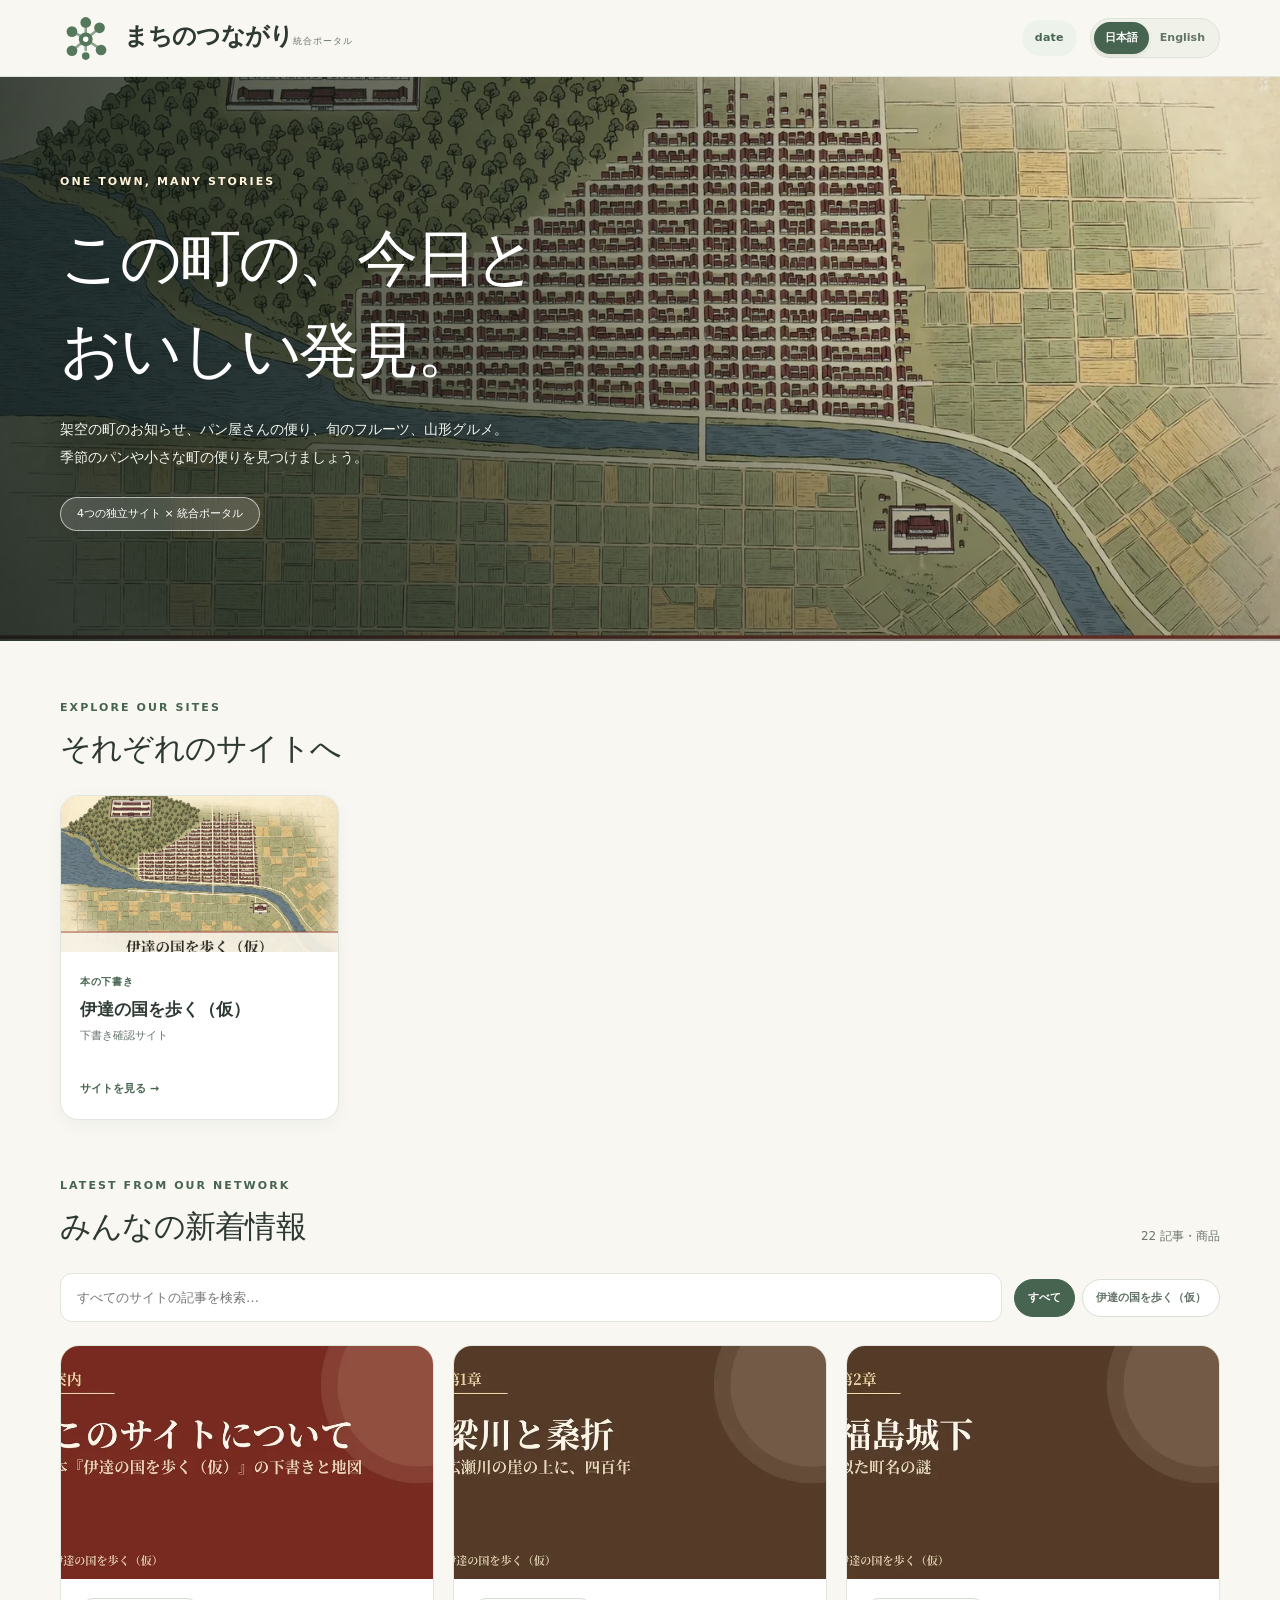
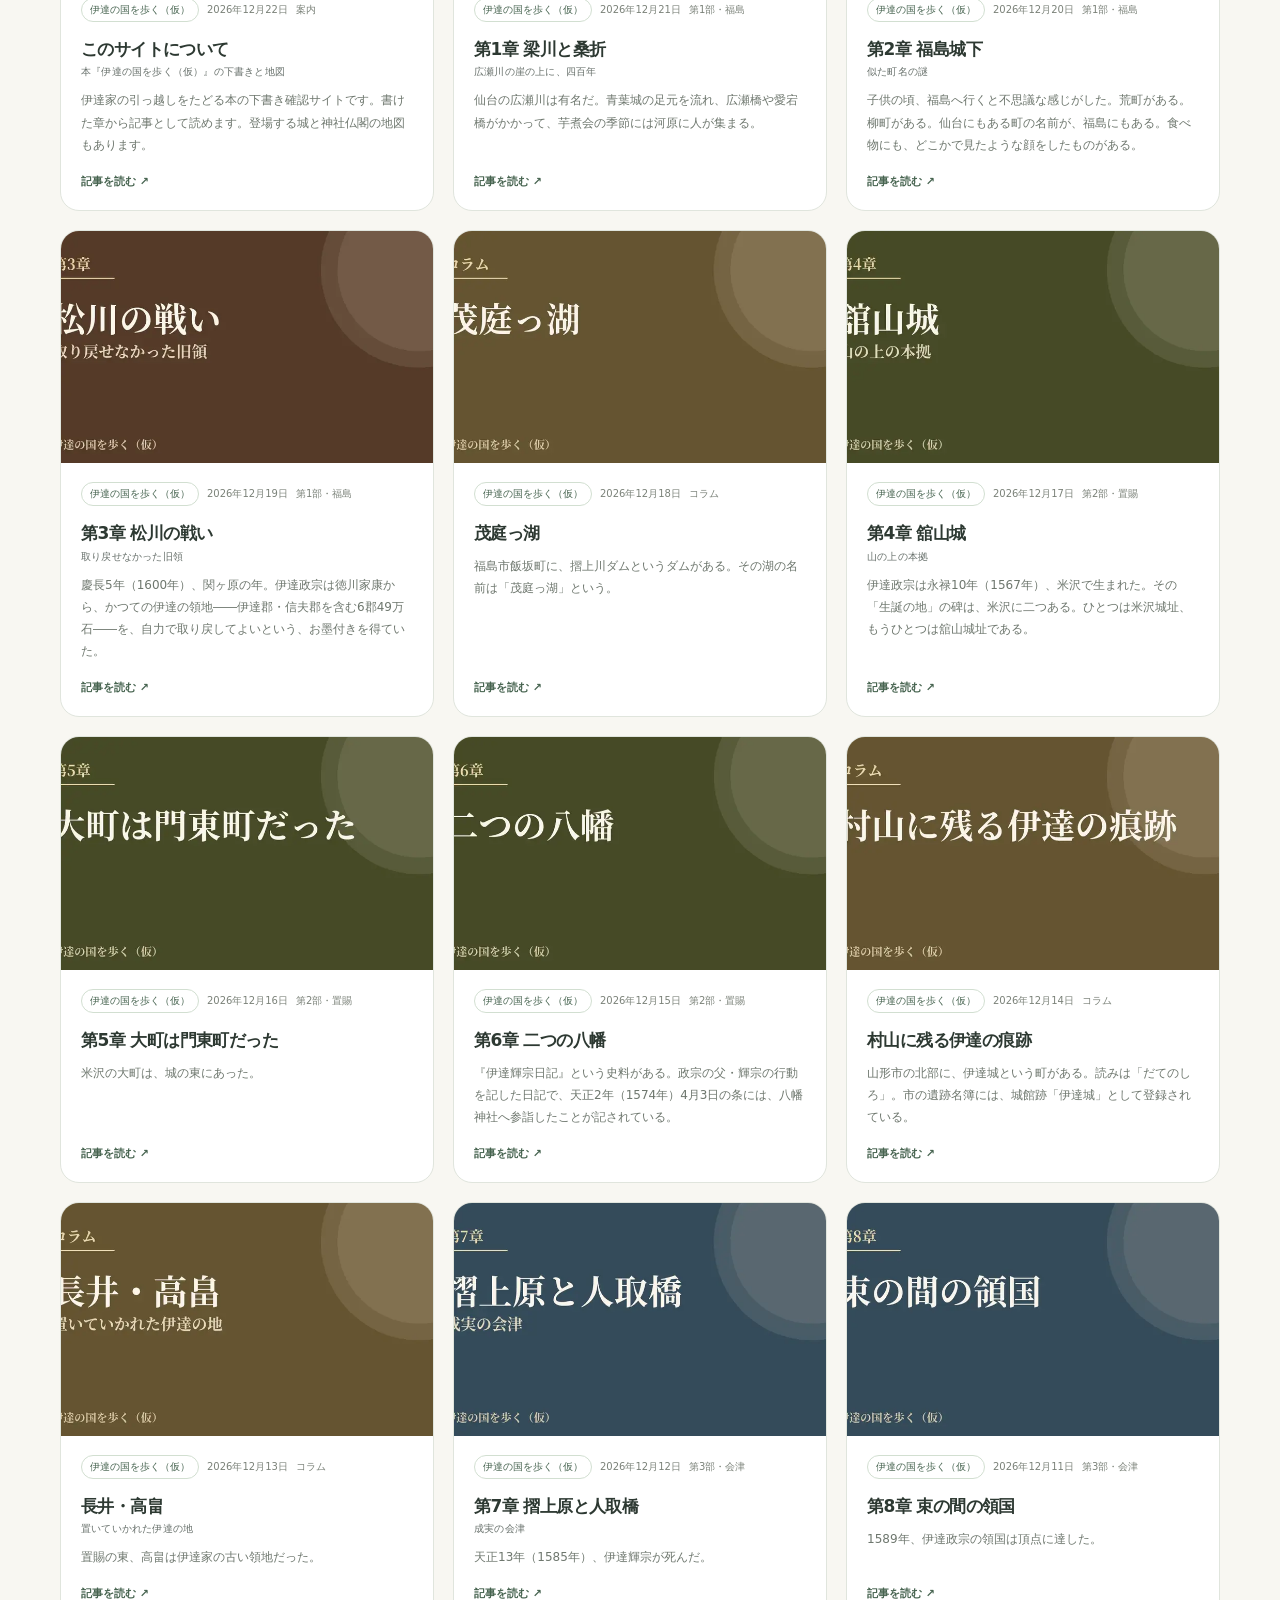
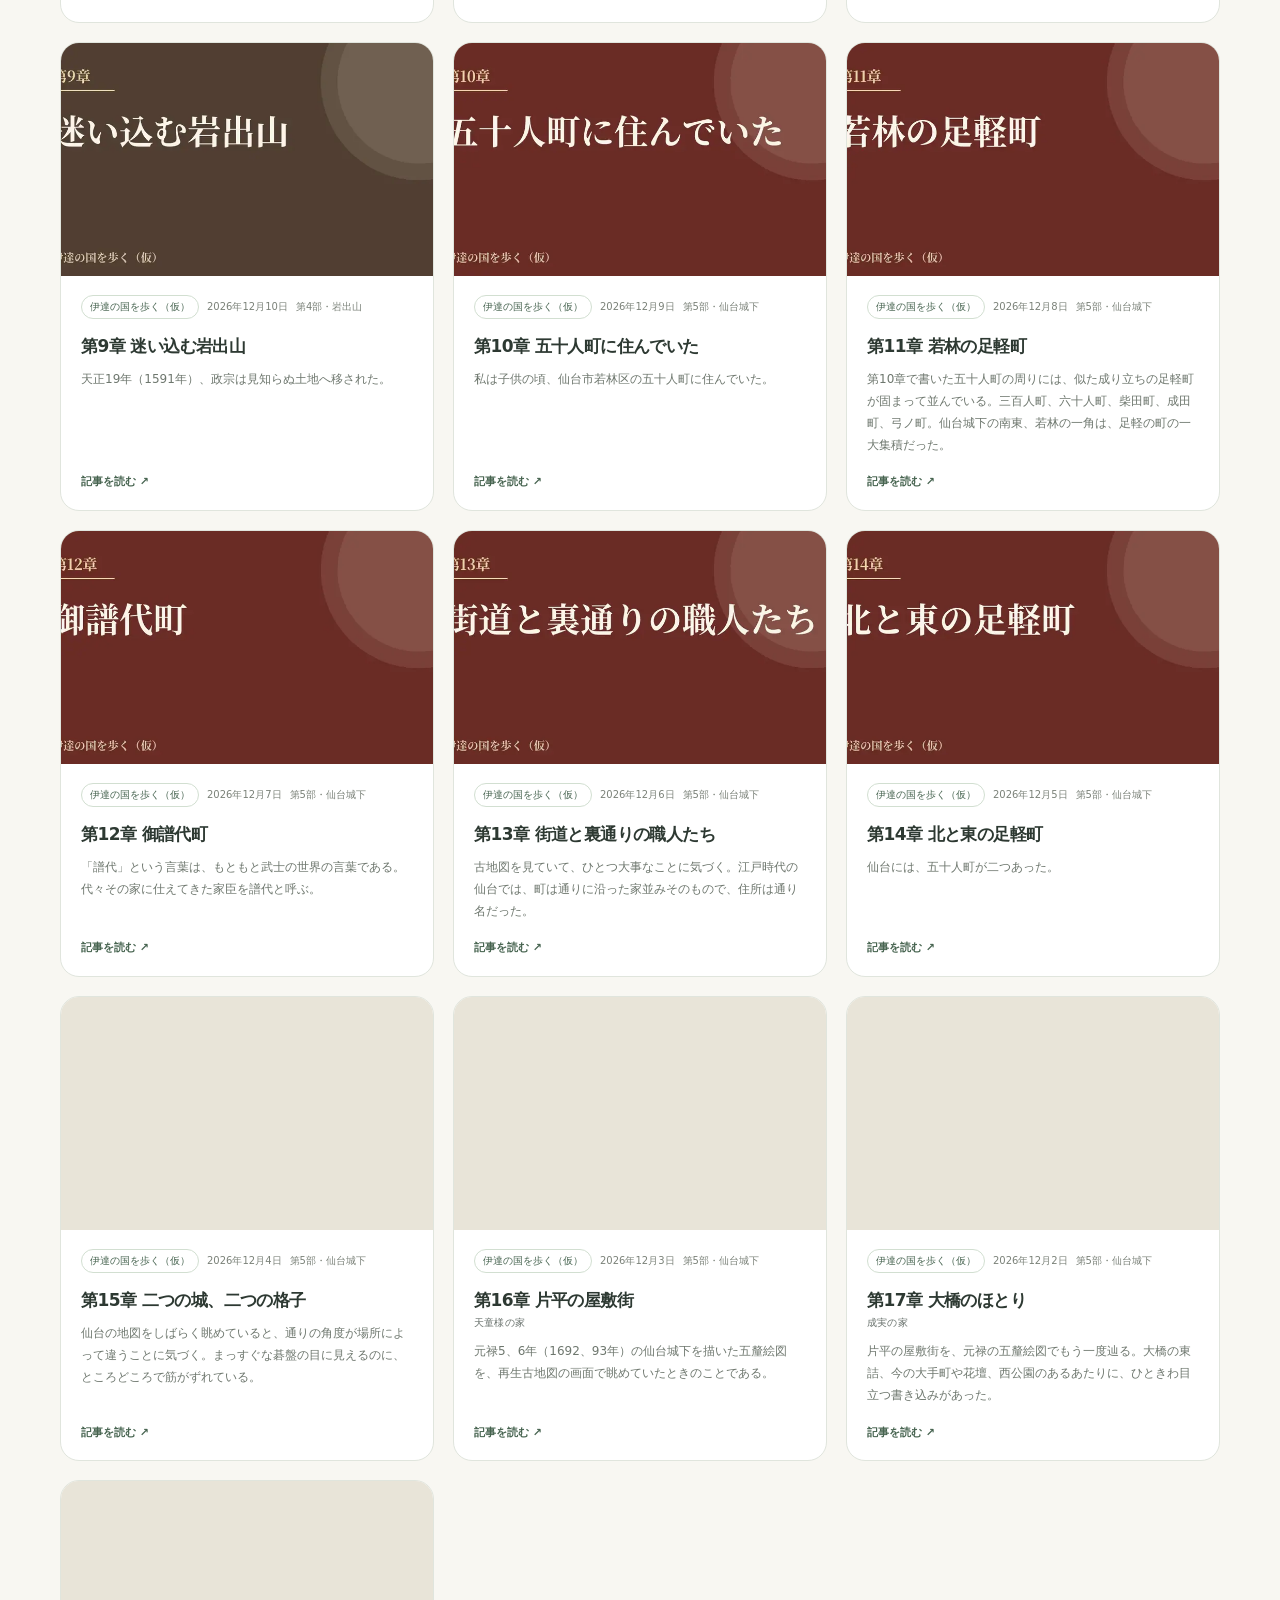
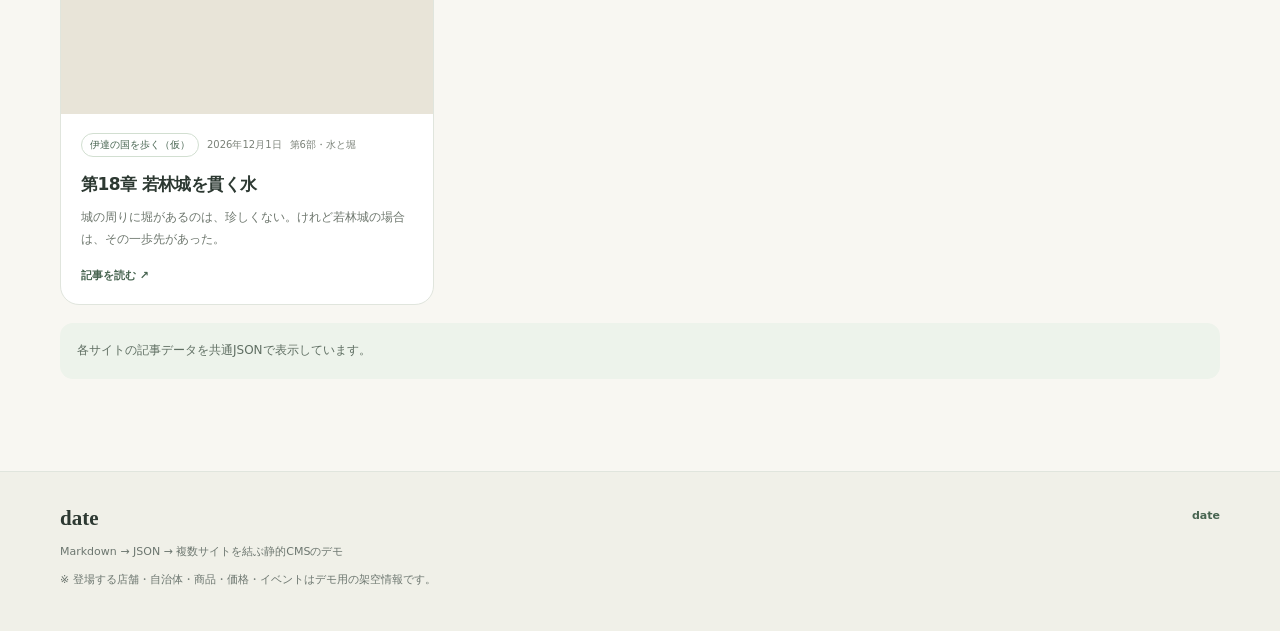
==== docs/index.html @ e13a0a9e "Update generated site files" ====
<!doctype html><html lang="ja"><head><meta charset="utf-8"><meta name="viewport" content="width=device-width,initial-scale=1"><meta name="description" content="Markdownから生成した静的JSONサイト"><meta http-equiv="Content-Security-Policy" content="default-src 'self'; script-src 'self'; style-src 'self'; img-src 'self' data:; connect-src 'self'; object-src 'none'; base-uri 'self'; form-action 'none'"><title>伊達の国を歩く（仮）</title><link rel="stylesheet" href="assets/style.css"></head><body><div id="app" data-default="date" data-root="./" data-mode="site" data-site-id="date" data-portal-url="" data-template="natural" data-theme-switcher="false"><p class="loading">読み込み中…</p></div><noscript>JavaScriptを有効にしてください。</noscript><script src="assets/app.js" defer></script></body></html>
---- docs/assets/style.css ----
:root{--bg:#f8f7f2;--ink:#2d3932;--muted:#6c766f;--line:#e0e5dd;--accent:#416851;--accentsoft:#edf3eb;--paper:#fff;--round:19px;--shadow:0 18px 48px rgba(37,57,42,.075)}*{box-sizing:border-box}html{scroll-behavior:smooth}body{margin:0;background:var(--bg);color:var(--ink);font:15px/1.8 -apple-system,BlinkMacSystemFont,'Noto Sans JP','Hiragino Kaku Gothic ProN',system-ui,sans-serif}button,input{font:inherit}button{cursor:pointer}a{color:inherit;text-decoration:none}a:hover{color:var(--accent)}img{max-width:100%}h1,h2,h3,p{margin-top:0}[hidden]{display:none!important}.container{width:min(1160px,calc(100% - 48px));margin:auto}.topbar{position:sticky;top:0;z-index:5;background:rgba(248,247,242,.97);backdrop-filter:blur(13px);border-bottom:1px solid var(--line)}.topline{display:flex;gap:18px;align-items:center;justify-content:space-between;min-height:76px}.brand{display:flex;align-items:center;gap:12px;min-width:0}.brandicon{width:42px;height:42px;display:grid;place-items:center;border-radius:13px;background:var(--accent);color:white;font:26px Georgia,serif}.brandname{font-family:Georgia,'Noto Serif JP',serif;font-size:24px;font-weight:700;line-height:1.1;letter-spacing:-.035em}.brandsub{font-size:9px;color:var(--muted);letter-spacing:.11em;line-height:1.4;margin-top:5px}.links{display:flex;align-items:center;gap:6px;flex-wrap:wrap;justify-content:flex-end}.links a{font-size:11px;font-weight:700;letter-spacing:.025em;border-radius:100px;padding:8px 13px;white-space:nowrap}.links a.selected{background:var(--accentsoft);color:var(--accent)}.cartbadge{display:inline-block;background:var(--accent);color:white;border-radius:15px;font-size:9px;min-width:17px;text-align:center;padding:0 4px}.mobilehint{display:none}.hero{background:linear-gradient(115deg,#e3eade,#f2dfc7);position:relative;overflow:hidden}.hero:before{content:"";position:absolute;width:370px;height:370px;border-radius:100%;right:-55px;top:-160px;background:rgba(255,255,255,.28)}.hero:after{content:"✳";position:absolute;right:10%;bottom:-150px;font:350px Georgia,serif;line-height:1;color:rgba(74,110,81,.09);transform:rotate(-16deg)}.hero.town{background:linear-gradient(110deg,#d9ebec,#eaf1e2)}.hero.town:after{content:"⌂";color:rgba(66,106,118,.09)}.hero.fruit{background:linear-gradient(110deg,#f6e6d2,#f7e0d9)}.hero.fruit:after{content:"◌";color:rgba(166,95,70,.13)}.heroinner{position:relative;z-index:1;padding:70px 0 77px;max-width:1160px;margin:auto}.kicker{font-size:11px;letter-spacing:.19em;font-weight:800;color:var(--accent)}.hero h1{font:500 clamp(35px,5vw,61px)/1.5 Georgia,'Noto Serif JP',serif;letter-spacing:-.035em;margin:19px 0;color:#263c31;white-space:pre-line}.hero p{font-size:14px;max-width:565px;color:#5c6a60;line-height:2}.hero .subpill{display:inline-flex;border:1px solid color-mix(in srgb,var(--accent) 35%,transparent);border-radius:100px;color:var(--accent);font-size:11px;padding:6px 16px;margin-top:12px;background:rgba(255,255,255,.28)}.section{padding:52px 0}.sectiontitle{display:flex;justify-content:space-between;align-items:end;margin-bottom:25px;gap:16px}.sectiontitle h2{font:500 31px/1.35 Georgia,'Noto Serif JP',serif;letter-spacing:-.025em;margin:8px 0 0}.sectiontitle .caption{font-size:12px;color:var(--muted);margin:0}.siteintro{display:grid;grid-template-columns:repeat(3,1fr);gap:18px;margin-bottom:50px}.siteitem{border:1px solid var(--line);background:white;border-radius:18px;padding:22px 23px;transition:transform .15s,border-color .15s;display:flex;gap:12px;align-items:start}.siteitem:hover{transform:translateY(-3px);border-color:var(--accent)}.siteemoji{width:45px;height:45px;border-radius:15px;background:var(--accentsoft);display:grid;place-items:center;font-size:23px;flex:none}.siteitem strong{font-size:15px}.siteitem span{display:block;font-size:11px;color:var(--muted);line-height:1.8;margin-top:4px}.tools{display:flex;gap:12px;flex-wrap:wrap;align-items:center;margin-bottom:23px}.search{background:#fff;border:1px solid var(--line);padding:12px 16px;border-radius:12px;min-width:220px;flex:1;font-size:13px;outline-color:var(--accent)}.chips{display:flex;flex-wrap:wrap;gap:7px}.chip{border:1px solid #d7dfd5;color:#617165;padding:8px 13px;background:#fff;border-radius:30px;font-size:11px;font-weight:700}.chip.active{background:var(--accent);color:white;border-color:var(--accent)}.grid{display:grid;grid-template-columns:repeat(3,minmax(0,1fr));gap:19px}.tile{border-radius:var(--round);background:var(--paper);border:1px solid var(--line);overflow:hidden;display:flex;flex-direction:column;transition:transform .18s,border-color .18s,box-shadow .18s}.tile:hover{transform:translateY(-4px);box-shadow:var(--shadow);border-color:#b3c6b6}.tile-image{width:100%;aspect-ratio:16/10;object-fit:cover;display:block;background:#e8e4d8}.tile-content{display:flex;flex-direction:column;flex:1;padding:19px 20px 18px}.tile-meta{display:flex;gap:8px;align-items:center;flex-wrap:wrap;color:#7b8279;font-size:10px}.tag{color:var(--accent);border:1px solid #d2dfd1;border-radius:20px;padding:2px 8px;font-size:10px}.tile h3{font-size:17px;line-height:1.65;margin:13px 0 8px;letter-spacing:-.035em}.tile p{font-size:12px;color:#6e776e;line-height:1.85;margin-bottom:16px}.tile-foot{margin-top:auto;display:flex;gap:10px;justify-content:space-between;align-items:center}.more{color:var(--accent);font-size:11px;font-weight:800}.price{font-size:19px;font-weight:750;color:#a65e42}.price small{font-size:10px;font-weight:400;color:#777}.pillbutton{border:1px solid var(--accent);background:var(--accent);color:white;border-radius:30px;padding:7px 15px;font-size:11px;font-weight:700}.pillbutton.ghost{background:white;color:var(--accent)}.pillbutton:hover{opacity:.85}.introgrid{display:grid;grid-template-columns:1fr 265px;gap:34px}.rightnote{border-top:2px solid var(--accent);padding-top:22px}.rightnote h3{font:600 21px Georgia,serif;margin-bottom:12px}.rightnote p{font-size:12px;color:var(--muted)}.article{display:grid;grid-template-columns:minmax(0,1fr) 260px;gap:34px;align-items:start}.articlehead{padding:44px 0 32px;background:linear-gradient(105deg,var(--accentsoft),#f5eddf)}.articlehead h1{font:500 clamp(29px,4vw,44px)/1.52 Georgia,'Noto Serif JP',serif;margin:12px 0 0;overflow-wrap:anywhere}.paper{border:1px solid var(--line);border-radius:19px;background:#fff;padding:32px;overflow-wrap:anywhere}.articlecover{width:100%;aspect-ratio:16/10;object-fit:cover;border-radius:11px;margin-bottom:26px}.prose{font-size:14px;line-height:2.15}.prose h2{font-size:20px;margin-top:30px;border-left:4px solid var(--accent);padding-left:12px}.prose h3{font-size:17px}.prose img{display:block;margin:22px auto;max-width:100%;height:auto;border-radius:10px}.prose p{margin-bottom:18px}.prose a{color:var(--accent);font-weight:600;text-decoration:underline;text-underline-offset:3px}.prose a:hover{text-decoration-thickness:2px}.prose ul{padding-left:20px}.prose table{width:100%;border-collapse:collapse;margin:4px 0 24px;font-size:13px;line-height:1.75}.prose th,.prose td{border:1px solid var(--line);padding:9px 12px;text-align:left;vertical-align:top}.prose th{background:var(--accentsoft);font-weight:700}.prose tbody tr:nth-child(even){background:#fafaf6}.prose td:first-child{font-weight:600}.prose pre{overflow-x:auto;background:#f4f4ee;border:1px solid var(--line);border-radius:10px;padding:14px 16px;font-size:12.5px;line-height:1.7;margin:4px 0 22px}.prose code{font-family:ui-monospace,SFMono-Regular,Menlo,Consolas,monospace}.backlink{display:inline-flex;margin-top:25px;color:var(--accent);font-weight:800;font-size:12px}.info{padding:17px;background:var(--accentsoft);border-radius:13px;font-size:12px;color:#5f6e62;margin-top:18px}.info.warn{background:#fff4e5;color:#956044;border:1px solid #efd7b9}.cross{margin-top:45px;padding-top:20px;border-top:1px solid var(--line)}.cross h2{font:500 25px Georgia,serif}.crosslinks{display:grid;grid-template-columns:repeat(2,minmax(0,1fr));gap:14px}.crosslink{display:flex;align-items:center;gap:12px;border:1px solid var(--line);padding:9px;background:white;border-radius:12px;min-width:0}.crosslink img{width:78px;height:58px;object-fit:cover;border-radius:7px;flex:none}.crosslink strong{font-size:12px;line-height:1.5;display:block}.crosslink span{font-size:10px;color:var(--muted)}.lead{font:500 18px/1.85 Georgia,serif}.purchase{display:flex;align-items:end;justify-content:space-between;gap:12px;background:#f8f6ef;padding:18px;border-radius:13px;margin-top:25px}.purchase .pillbutton{font-size:13px;padding:12px 18px}.toolbar{display:flex;align-items:center;justify-content:space-between;gap:12px;margin-bottom:24px}.notice{font-size:12px;color:#926148;background:#fff1e7;border:1px solid #eed6c2;border-radius:10px;padding:12px 16px}.cartrow{display:grid;grid-template-columns:90px 1fr auto;align-items:center;gap:17px;border-bottom:1px solid var(--line);padding:19px 0}.cartrow img{width:90px;height:67px;object-fit:cover;border-radius:9px}.cartrow h3{font-size:15px;margin-bottom:4px}.cartrow p{font-size:11px;color:var(--muted);margin:0}.cartctrl{display:flex;align-items:center;gap:9px}.cartctrl button{border:1px solid var(--line);background:#fff;padding:4px 10px;border-radius:8px}.total{display:flex;align-items:center;justify-content:space-between;font-size:20px;font-weight:bold;margin:30px 0}.servicegrid{display:grid;grid-template-columns:repeat(3,minmax(0,1fr));gap:12px;margin:0 0 35px}.service{padding:17px 20px;background:white;border:1px solid var(--line);border-radius:14px;font-size:13px;font-weight:700;color:#466f78;display:flex;align-items:center;gap:10px}.footer{margin-top:40px;border-top:1px solid var(--line);background:#f0f0e8;padding:34px 0}.footerinner{display:flex;align-items:start;justify-content:space-between;gap:24px}.footer strong{font:600 21px Georgia,serif}.footer p{font-size:11px;color:var(--muted);margin:8px 0}.footlinks{display:flex;gap:16px;flex-wrap:wrap}.footlinks a{font-size:11px;font-weight:700;color:var(--accent)}.empty{padding:35px;border:1px dashed #ccd5ca;border-radius:14px;text-align:center;color:var(--muted)}.loading{padding:50px;text-align:center}.sr-only{position:absolute;width:1px;height:1px;overflow:hidden;clip:rect(0,0,0,0)}
@media(max-width:950px){.grid{grid-template-columns:repeat(2,minmax(0,1fr))}.siteintro{grid-template-columns:repeat(2,minmax(0,1fr))}.introgrid,.article{grid-template-columns:1fr}.rightnote{display:none}.links{gap:0}.links a{padding:8px 9px}.heroinner{padding:58px 0}}
@media(max-width:600px){.container{width:calc(100% - 30px)}.topline{min-height:80px;display:block;padding:12px 0}.brand{margin-bottom:8px}.brandicon{width:33px;height:33px;font-size:19px}.brandname{font-size:19px}.brandsub{display:none}.links{justify-content:flex-start;gap:2px}.links a{font-size:10px;padding:5px 8px}.heroinner{padding:38px 0 44px}.hero h1{font-size:35px}.hero p{font-size:12px}.hero:after{font-size:210px;bottom:-85px}.section{padding:36px 0}.siteintro,.grid,.crosslinks,.servicegrid{grid-template-columns:1fr}.sectiontitle h2{font-size:25px}.paper{padding:20px}.articlehead{padding:27px 0}.cartrow{grid-template-columns:65px 1fr}.cartrow img{width:65px;height:58px}.cartctrl{grid-column:2}.purchase{display:block}.purchase button{margin-top:16px}.footerinner{display:block}.footlinks{margin-top:16px}.tile-content{padding:16px}.prose table{display:block;overflow-x:auto;-webkit-overflow-scrolling:touch}.prose th,.prose td{padding:8px 10px}.prose table:has(>thead>tr>:nth-child(2):last-child){overflow:visible}.prose table:has(>thead>tr>:nth-child(2):last-child) thead{display:none}.prose table:has(>thead>tr>:nth-child(2):last-child) tbody,.prose table:has(>thead>tr>:nth-child(2):last-child) tr{display:block}.prose table:has(>thead>tr>:nth-child(2):last-child) tr{border:1px solid var(--line);border-radius:12px;margin-bottom:12px;overflow:hidden;background:#fff}.prose table:has(>thead>tr>:nth-child(2):last-child) td{display:block;border:none;padding:6px 14px 12px}.prose table:has(>thead>tr>:nth-child(2):last-child) td:first-child{background:var(--accentsoft);font-weight:700;white-space:normal;padding:8px 14px;margin-bottom:6px}.prose table:not(:has(>thead>tr>:nth-child(2):last-child)) th,.prose table:not(:has(>thead>tr>:nth-child(2):last-child)) td{min-width:112px}}
@media(prefers-reduced-motion:reduce){html{scroll-behavior:auto}.tile,.siteitem{transition:none}}
/* Bi-lingual navigation and photographic Yamagata gourmet hero. */
.header-right{display:flex;align-items:center;gap:13px;justify-content:flex-end;flex-wrap:wrap}
.language-switch{display:inline-flex;background:#f0f1e9;border:1px solid #dde3d6;padding:3px;border-radius:40px;white-space:nowrap}
.language-switch button{border:0;background:transparent;padding:6px 11px;color:#627367;border-radius:30px;font-size:11px;font-weight:750}
.language-switch button.chosen{background:var(--accent);color:#fff;box-shadow:0 2px 5px #00000014}
.hero.gourmet{background:#38302a;color:#fff}
.hero.gourmet .hero-photo{position:absolute;inset:0;width:100%;height:100%;object-fit:cover;display:block}
.hero.gourmet:before{display:none}
.hero.gourmet:after{content:none}
.hero.gourmet .heroinner{isolation:isolate}
.hero.gourmet h1{color:#fff;text-shadow:0 2px 20px #00000070}
.hero.gourmet .kicker{color:#fae0b5}
.hero.gourmet p{color:#fff0d9;max-width:510px;text-shadow:0 1px 12px #00000065}
.hero.gourmet .subpill{background:#ffffff1f;border-color:#ffffff80;color:#fff}
.site-link-label{color:var(--accent)!important;font-weight:700!important}
@media(max-width:1060px){.header-right{gap:6px}.links a{padding:6px 8px}}
@media(max-width:720px){.header-right{justify-content:flex-start}.language-switch{margin-top:4px}.hero.gourmet .hero-photo{object-position:56% center}.hero.gourmet:before{display:block;background:linear-gradient(90deg,#221b14bb,transparent);inset:0;width:auto;height:auto;border-radius:0}.hero.gourmet .heroinner{padding:55px 0 65px}}


/* Editorial photographic style, with fully localized HTML text over image assets. */
.hero{background:#22312b;min-height:440px;isolation:isolate}
.hero .hero-photo{position:absolute;inset:0;width:100%;height:100%;display:block;object-fit:cover;object-position:center 47%;z-index:-2}
.hero:before,.hero.gourmet:before{content:"";display:block;position:absolute;inset:0;width:100%;height:100%;border-radius:0;background:linear-gradient(90deg,rgba(10,22,19,.79) 0%,rgba(13,24,20,.56) 39%,rgba(13,22,19,.07) 84%),linear-gradient(0deg,rgba(11,20,15,.30),transparent 55%);z-index:-1;pointer-events:none}
.hero:after,.hero.town:after,.hero.fruit:after,.hero.gourmet:after{content:none;display:none}
.hero.town,.hero.fruit,.hero.bakery,.hero.gourmet,.hero.portal{background-color:#284034}
.hero .heroinner{position:relative;z-index:1;padding:90px 0 110px}
.hero h1,.hero.gourmet h1{color:#fff;text-shadow:0 4px 30px rgba(0,0,0,.38)}
.hero p,.hero.gourmet p{color:#f3f6ee;text-shadow:0 1px 15px rgba(0,0,0,.5)}
.hero .kicker,.hero.gourmet .kicker{color:#fff3d9;text-shadow:0 1px 8px #0007}
.hero .subpill,.hero.gourmet .subpill{color:white;border-color:#fff9;background:#ffffff24;backdrop-filter:blur(8px)}
.hero.fruit .hero-photo{object-position:center 48%}
.hero.town .hero-photo{object-position:center 50%}
.hero.bakery .hero-photo{object-position:center 50%}
.siteintro{grid-template-columns:repeat(4,minmax(0,1fr));gap:15px;margin-bottom:51px}
.siteitem{display:block;padding:0;overflow:hidden;min-width:0;box-shadow:0 5px 20px #20351f0a}
.siteitem-photo{display:block;overflow:hidden;height:156px;margin:0!important;background:#dde4d6}
.siteitem-photo img{width:100%;height:100%;display:block;object-fit:cover;transition:transform .3s}
.siteitem:hover .siteitem-photo img{transform:scale(1.045)}
.siteitem-info{padding:17px 19px 20px}
.siteitem-info strong{display:block;font-size:17px;line-height:1.45;margin:6px 0}
.siteitem-info .siteitem-type{font-size:10px;color:var(--accent);font-weight:800;letter-spacing:.07em}
.siteitem-info .siteitem-description{font-size:11px;line-height:1.7;color:#68766e;display:block;min-height:38px}
.siteitem-info .site-link-label{display:block;margin-top:14px}
.feature-wrap{position:relative;z-index:2;margin-top:-63px}
.photo-features{display:grid;grid-template-columns:repeat(4,minmax(0,1fr));gap:11px;padding:12px;background:#fff;border-radius:19px;box-shadow:0 16px 48px #172a2040}
.photo-feature{position:relative;height:155px;overflow:hidden;display:block;border-radius:10px;background:#dce8df}
.photo-feature:after{content:"";position:absolute;inset:0;background:linear-gradient(0deg,#05100ad9,transparent 65%)}
.photo-feature img{width:100%;height:100%;display:block;object-fit:cover;transition:transform .3s}
.photo-feature:hover img{transform:scale(1.07)}
.feature-caption{position:absolute;z-index:1;bottom:10px;left:12px;right:12px;color:#fff;text-shadow:0 1px 8px #000a}
.feature-caption small{display:inline-block;font-size:9px;background:var(--accent);color:#fff;padding:1px 7px;border-radius:8px;margin-bottom:5px}
.feature-caption strong{display:block;font-size:12px;line-height:1.35;max-height:3em;overflow:hidden}
@media(max-width:1000px){.siteintro{grid-template-columns:repeat(2,minmax(0,1fr))}.photo-feature{height:138px}.hero .heroinner{padding:70px 0 103px}}
@media(max-width:650px){.hero{min-height:385px}.hero .heroinner{padding:55px 0 100px}.hero:before{background:linear-gradient(90deg,#102015d9,rgba(12,28,19,.56) 75%,#0b261f35)}.siteintro{gap:12px}.siteitem-photo{height:112px}.siteitem-info{padding:12px}.siteitem-info strong{font-size:14px}.siteitem-info .siteitem-description{min-height:0}.photo-features{grid-template-columns:repeat(2,minmax(0,1fr));gap:8px;padding:8px;border-radius:14px}.feature-wrap{margin-top:-53px}.photo-feature{height:128px}.feature-caption strong{font-size:11px}}

/* Editorial vector logos, replacing the temporary h./house/emoji marks. */
.brandicon{width:52px;height:52px;flex:none;display:inline-flex;align-items:center;justify-content:center;background:transparent!important;color:#4a755f;border-radius:0!important;font-size:inherit;overflow:visible}
.brandicon svg{display:block;width:49px;height:49px;max-width:none;flex:none}
.brandicon-portal{color:#55785c}
.brandicon-bakery{color:#9b6a36}
.brandicon-town{color:#517c55}
.brandicon-fruit{color:#e77e2a}
.brandicon-gourmet{color:#143c47}
.brandicon-gourmet svg{width:54px}
@media(max-width:650px){.brandicon{width:39px;height:39px}.brandicon svg{width:38px;height:38px}.brandicon-gourmet svg{width:42px}}

/* Theme previews are exclusive to the Markdown CMS sample site. */
.theme-picker{display:inline-flex;align-items:center;gap:8px;font-size:12px;font-weight:700;color:var(--ink)}
.theme-picker select{max-width:150px;padding:8px 28px 8px 10px;border:1px solid var(--line);border-radius:8px;color:var(--ink);background:var(--paper);font:inherit;cursor:pointer}
.theme-picker select:focus-visible{outline:2px solid var(--accent);outline-offset:3px}
.brandicon-sample{color:var(--accent)}
html[data-sample-theme] .brandname{font-size:clamp(16px,2.4vw,23px);overflow-wrap:anywhere}
html[data-sample-theme] .brandsub{display:block;margin-top:5px}
@media(max-width:600px){html[data-sample-theme] .header-right{justify-content:space-between;gap:8px}html[data-sample-theme] .brand{margin-bottom:14px}.theme-picker select{max-width:140px}}
/* Refero references adapted for the CMS; all treatments remain sample-only. */
html[data-sample-theme]:not([data-sample-theme="natural"]){--shadow:none;color-scheme:light}
html:is([data-sample-theme="dala"],[data-sample-theme="dope"]){color-scheme:dark}
html[data-sample-theme]:not([data-sample-theme="natural"]) :is(.brandname,.footer strong,.sectiontitle h2,.cross h2){font-family:system-ui,-apple-system,sans-serif}
html[data-sample-theme]:not([data-sample-theme="natural"]) :is(.tile,.tile:hover,.photo-features,.siteitem){box-shadow:none}
html[data-sample-theme]:not([data-sample-theme="natural"]) :is(.tile p,.tile-meta,.rightnote p,.footer p,.caption){color:var(--muted)}
html[data-sample-theme]:not([data-sample-theme="natural"]) :is(.search,.chip,.language-switch,.prose pre,.prose th,.prose tbody tr:nth-child(even),.info){background:var(--paper);color:var(--ink);border-color:var(--line)}
html[data-sample-theme]:not([data-sample-theme="natural"]) :is(.chip.active,.language-switch button.chosen){background:var(--accent);color:var(--bg)}
html[data-sample-theme]:not([data-sample-theme="natural"]) .language-switch button{color:var(--ink)}
html[data-sample-theme]:not([data-sample-theme="natural"]) .language-switch button.chosen{color:var(--bg)}
html[data-sample-theme]:not([data-sample-theme="natural"]) .tag{border-color:var(--line)}
html[data-sample-theme]:not([data-sample-theme="natural"]) .articlehead{background:var(--accentsoft)}
html[data-sample-theme]:not([data-sample-theme="natural"]) .tile h3{font-size:20px;letter-spacing:-.025em}
html[data-sample-theme]:not([data-sample-theme="natural"]) .tile p{font-size:14px}
html[data-sample-theme]:not([data-sample-theme="natural"]) .hero{background:var(--bg);min-height:460px}
html[data-sample-theme]:not([data-sample-theme="natural"]) .hero h1{font-size:clamp(36px,5vw,68px);line-height:1.2;letter-spacing:-.045em;white-space:pre-line;text-shadow:none}
html[data-sample-theme]:not([data-sample-theme="natural"]) .hero p{font-size:16px;text-shadow:none}
html[data-sample-theme]:not([data-sample-theme="natural"]) .section{padding-block:64px}
.theme-source{font-size:10px!important;color:var(--muted)!important;padding:4px!important;white-space:nowrap}

/* Apple: white gallery, large rounded photography, restrained blue links. */
html[data-sample-theme="apple"] .hero:before{display:none}
html[data-sample-theme="apple"] .hero .hero-photo{inset:12% 3% auto auto;width:42%;height:76%;border-radius:28px;z-index:0}
html[data-sample-theme="apple"] .hero .heroinner{padding-block:100px;min-height:460px}
html[data-sample-theme="apple"] .hero :is(h1,p){max-width:52%;color:var(--ink)}
html[data-sample-theme="apple"] .hero .kicker{color:var(--muted);text-shadow:none}
html[data-sample-theme="apple"] .hero .subpill{color:var(--accent);background:var(--accentsoft);border:0;backdrop-filter:none}
html[data-sample-theme="apple"] .feature-wrap{margin-top:24px}
html[data-sample-theme="apple"] .photo-features{background:transparent;padding:0;gap:20px}
html[data-sample-theme="apple"] .photo-feature{border-radius:28px;height:190px}
html[data-sample-theme="apple"] .tile{border:0}
html[data-sample-theme="apple"] .tile-content{padding:28px}
html[data-sample-theme="apple"] .footer{background:#f5f5f7}

/* Notion: warm paper, generous type, hairline cards and small warm accents. */
html[data-sample-theme="notion"] .hero .hero-photo{display:none}
html[data-sample-theme="notion"] .hero:before{display:none}
html[data-sample-theme="notion"] .hero .heroinner{padding-block:80px;text-align:center}
html[data-sample-theme="notion"] .hero :is(h1,p){color:var(--ink);margin-inline:auto}
html[data-sample-theme="notion"] .hero .kicker{color:var(--muted);text-shadow:none}
html[data-sample-theme="notion"] .hero .subpill{background:#ffb110;color:#111;border:0;backdrop-filter:none;border-radius:8px}
html[data-sample-theme="notion"] .feature-wrap{margin-top:0}
html[data-sample-theme="notion"] .photo-features{padding:0;background:transparent;gap:16px}
html[data-sample-theme="notion"] .photo-feature{border-radius:12px}
html[data-sample-theme="notion"] .tile-content{padding:24px}
html[data-sample-theme="notion"] .tile:nth-child(2n) .tag{background:#fff0d1;color:#6b4400;border:0}
html[data-sample-theme="notion"] .tile:nth-child(2n+1) .tag{background:#e6f3fe;color:#005cae;border:0}

/* Dala: black stage, light sans display and unboxed content. */
html[data-sample-theme="dala"] .hero:before{background:radial-gradient(ellipse at 80% 35%,#8052ff36,transparent 55%)}
html[data-sample-theme="dala"] .hero .hero-photo{opacity:.14;filter:grayscale(1)}
html[data-sample-theme="dala"] .hero h1{font-weight:400;max-width:900px}
html[data-sample-theme="dala"] .hero .kicker{color:#ffb829}
html[data-sample-theme="dala"] .hero .subpill{background:#8052ff;color:white;border:0;backdrop-filter:none}
html[data-sample-theme="dala"] .feature-wrap{margin-top:0}
html[data-sample-theme="dala"] .photo-features{padding:0;gap:24px}
html[data-sample-theme="dala"] .tile{border:0}
html[data-sample-theme="dala"] .tile-content{padding:24px 0}
html[data-sample-theme="dala"] .photo-feature{border-radius:24px}
html[data-sample-theme="dala"] .rightnote{border-top:1px solid var(--line)}
html[data-sample-theme="dala"] .more{color:#b8a0ff}

/* dope.security: italic editorial display, mono stamps and a violet signal. */
html[data-sample-theme="dope"] .hero .hero-photo{display:none}
html[data-sample-theme="dope"] .hero:before{background:radial-gradient(ellipse at 90% 65%,#af50ff30,transparent 52%)}
html[data-sample-theme="dope"] .hero .heroinner{padding-block:110px}
html[data-sample-theme="dope"] .hero h1{font-style:italic;font-weight:400;font-size:clamp(42px,6vw,80px)}
html[data-sample-theme="dope"] :is(.kicker,.brandsub){font-family:ui-monospace,monospace;letter-spacing:.16em;color:#f0f0f0}
html[data-sample-theme="dope"] .sectiontitle h2{font-family:ui-monospace,monospace;font-weight:400;letter-spacing:.1em;font-size:clamp(22px,3vw,36px)}
html[data-sample-theme="dope"] .hero .subpill{background:#af50ff;color:#090909;border:0;backdrop-filter:none}
html[data-sample-theme="dope"] .feature-wrap{margin-top:0}
html[data-sample-theme="dope"] .photo-features{padding:0;gap:24px}
html[data-sample-theme="dope"] .grid .tile{border:0;border-top:1px solid var(--line);border-radius:0;padding-top:24px}
html[data-sample-theme="dope"] .tile-content{padding:28px 0}
html[data-sample-theme="dope"] .tile-image{border-radius:19.2px}
html[data-sample-theme="dope"] .rightnote{border-top:1px solid var(--line)}
html[data-sample-theme="dope"] header.topbar{background:#333248b3;backdrop-filter:blur(10px)}
html[data-sample-theme="dope"] .footer{font-family:ui-monospace,monospace}

@media(max-width:600px){
  html[data-sample-theme]:not([data-sample-theme="natural"]) .hero{min-height:0}
  html[data-sample-theme]:not([data-sample-theme="natural"]) .hero .heroinner{padding-block:48px}
  html[data-sample-theme]:not([data-sample-theme="natural"]) .hero h1{font-size:clamp(32px,8vw,44px)}
  html[data-sample-theme]:not([data-sample-theme="natural"]) .hero p{font-size:14px}
  html[data-sample-theme]:not([data-sample-theme="natural"]) .section{padding-block:40px}
  html[data-sample-theme="apple"] .hero .hero-photo{position:relative;inset:auto;margin:0 15px 24px;width:calc(100% - 30px);height:200px}
  html[data-sample-theme="apple"] .hero{display:flex;flex-direction:column-reverse}
  html[data-sample-theme="apple"] .hero .heroinner{min-height:0}
  html[data-sample-theme="apple"] .hero :is(h1,p){max-width:100%}
  html[data-sample-theme="apple"] .photo-feature{height:140px}
  html[data-sample-theme] .header-right{align-items:center;flex-wrap:wrap}
}

/* Complete page templates: each DESIGN.md has home, article, and about layouts. */
.tpl{overflow-wrap:anywhere}
.tpl h1{font-size:clamp(36px,5.8vw,76px);line-height:1.15;letter-spacing:-.045em;white-space:pre-line;margin:20px 0 24px}
.tpl h2{font-size:clamp(24px,3vw,38px);line-height:1.25}
.tpl h3{line-height:1.45}
.tpl p{color:var(--muted)}
.tpl .tpl-description{font-size:clamp(16px,1.5vw,20px);line-height:1.85;max-width:660px}
.tpl-eyebrow{display:block;font-size:11px;letter-spacing:.12em;color:var(--muted);margin:12px 0}
.tpl-link{display:inline-block;color:var(--accent);font-size:13px;font-weight:650;margin:12px 0}
.tpl-section-heading{display:flex;align-items:baseline;justify-content:space-between;gap:16px;margin-bottom:28px}
.tpl-section-heading>span{font-size:12px;color:var(--muted)}
.tpl-wide-cover{width:100%;max-height:620px;object-fit:cover;display:block;border-radius:24px;margin-bottom:36px}
.tpl-reading{width:min(760px,calc(100% - 40px));margin:56px auto 80px}
.tpl .prose{color:var(--ink);font-size:16px;line-height:2}
.tpl .prose p{color:inherit}
.tpl .search:focus-visible{outline:2px solid var(--accent);outline-offset:3px}
.tpl-gallery-hero{display:grid;grid-template-columns:1fr 1fr;align-items:center;gap:48px;padding-block:80px}
.tpl-gallery-photo{width:100%;height:440px;object-fit:cover;border-radius:28px}
.tpl-gallery-title{text-align:center;padding-block:64px}
.tpl-gallery-title h1{max-width:920px;margin-inline:auto}
.tpl-gallery-title p{max-width:680px;margin-inline:auto;font-size:19px}
.tpl-apple{font-family:system-ui,-apple-system,sans-serif}
.tpl-apple .grid{grid-template-columns:repeat(2,minmax(0,1fr))}
.tpl-apple .tile-image{aspect-ratio:4/3}
.tpl-notebook{display:grid;grid-template-columns:200px minmax(0,1fr);gap:64px;padding-block:56px}
.tpl-notebook-nav{align-self:start;position:sticky;top:125px;display:flex;flex-direction:column;gap:14px;border-right:1px solid var(--line);padding-right:24px;font-size:12px}
.tpl-notebook-nav p{margin:0}
.tpl-notebook-mark{font-size:36px;font-weight:800;color:var(--ink)}
.tpl-notebook-title{padding:20px 0 56px}
.tpl-notebook-title h1{font-weight:700;font-size:clamp(34px,4.6vw,62px)}
.tpl-note-label{display:inline-block;background:#ffb110;color:#111;padding:5px 12px;border-radius:6px;font-size:12px;font-weight:700}
.tpl-notion .grid{grid-template-columns:repeat(2,minmax(0,1fr))}
.tpl-notion .tpl-wide-cover{border-radius:12px}
.tpl-dark-stage{display:grid;grid-template-columns:1.4fr 1fr;gap:40px;align-items:center;padding-block:110px}
.tpl-dark-stage h1{font-weight:400}
.tpl-dala .tpl-link{color:#b8a0ff}
.tpl-dala .tpl-dark-stage .tpl-link{background:#8052ff;color:#fff;padding:12px 24px;border-radius:28px}
.tpl-orbit{width:min(100%,340px);aspect-ratio:1;position:relative;display:grid;place-items:center;margin:20px auto;background:radial-gradient(ellipse,#8052ff38,transparent 66%);border:1px solid #8052ff55;border-radius:50%;transform:rotate(-18deg)}
.tpl-orbit:before,.tpl-orbit:after{content:'';position:absolute;inset:16%;border:1px solid #8052ff80;border-radius:50%}
.tpl-orbit:after{inset:34%;background:#8052ff20}
.tpl-orbit span{position:absolute;width:10px;height:10px;background:#8052ff;border-radius:50%;left:16%;top:20%}
.tpl-orbit span:nth-child(2){left:77%;top:65%;background:#ffb829}
.tpl-orbit span:nth-child(3){left:38%;top:81%;background:#15846e}
.tpl-rows{display:grid;gap:40px}
.tpl-row{display:grid;grid-template-columns:minmax(0,1fr) minmax(180px,38%);align-items:center;gap:48px;padding:24px 0}
.tpl-row img{display:block;width:100%;aspect-ratio:16/10;object-fit:cover;border-radius:24px}
.tpl-row h3{font-size:clamp(22px,3vw,36px);font-weight:450;margin:16px 0}
.tpl-row p{max-width:580px;font-size:16px}
.tpl-dala .tpl-row:nth-child(even)>a{grid-column:1;grid-row:1}
.tpl-dala .tpl-row:nth-child(even)>div{grid-column:2;grid-row:1}
.tpl-dala .tpl-row:nth-child(even){grid-template-columns:minmax(180px,38%) minmax(0,1fr)}
.tpl-dark-article{display:grid;grid-template-columns:1fr 1.2fr;gap:72px;padding-block:72px}
.tpl-dark-article>header{position:sticky;top:120px;align-self:start}
.tpl-dark-article h1{font-size:clamp(34px,4vw,56px);font-weight:400}
.tpl-flight-hero{display:grid;grid-template-columns:1.2fr 1fr;gap:72px;align-items:center;padding-block:100px}
.tpl-flight-hero h1,.tpl-flight-title h1{font-family:Georgia,'Noto Serif JP',serif;font-style:italic;font-weight:400}
.tpl-dope .tpl-eyebrow,.tpl-dope .tpl-section-heading,.tpl-flight-rule{font-family:ui-monospace,monospace;text-transform:uppercase;letter-spacing:.15em}
.tpl-dope .tpl-eyebrow{color:#f0f0f0}
.tpl-boarding{border:1px solid var(--line);border-radius:19.2px;padding:36px;background:radial-gradient(ellipse at top right,#af50ff20,transparent 70%)}
.tpl-boarding h2{font-size:28px;font-weight:450;line-height:1.5}
.tpl-flight-rule{display:block;padding:20px 0;margin:12px 0 24px;border-block:1px solid var(--line);font-size:12px}
.tpl-barcode{height:44px;width:140px;margin-top:24px;background:repeating-linear-gradient(90deg,#f7f9fa 0 1px,transparent 1px 4px,#f7f9fa 4px 7px,transparent 7px 9px);opacity:.6}
.tpl-flight-title{padding-block:72px}
.tpl-flight-title h1{max-width:1000px}
.tpl-dope .tpl-row{grid-template-columns:48px minmax(0,1fr) minmax(150px,28%);border-top:1px solid var(--line);gap:32px;padding-block:36px}
.tpl-number{align-self:start;font:16px ui-monospace,monospace;color:var(--muted);padding-top:14px}
.tpl-dope .tpl-row h3{font-weight:400}
.tpl-dope .tpl-row img{border-radius:19.2px}
@media(max-width:950px){
  .tpl-notebook{grid-template-columns:160px minmax(0,1fr);gap:28px}
  .tpl-gallery-hero,.tpl-flight-hero,.tpl-dark-stage{gap:32px}
  .tpl-dark-article{gap:32px;grid-template-columns:1fr 1.2fr}
  .tpl-gallery-photo{height:360px}
  .tpl-notion .grid{grid-template-columns:1fr}
}
@media(max-width:600px){
  .tpl h1{font-size:clamp(32px,8vw,44px)}
  .tpl-gallery-hero,.tpl-notebook,.tpl-dark-stage,.tpl-flight-hero,.tpl-dark-article{grid-template-columns:1fr;padding-block:36px;gap:28px}
  .tpl-gallery-photo{height:260px}
  .tpl-gallery-title,.tpl-flight-title{padding-block:36px}
  .tpl-notebook-nav{position:static;border-right:0;border-bottom:1px solid var(--line);padding:0 0 20px;flex-direction:row;flex-wrap:wrap;align-items:center}
  .tpl-notebook-nav p{display:none}
  .tpl-notebook-title{padding:12px 0 32px}
  .tpl-apple .grid,.tpl-notion .grid{grid-template-columns:1fr}
  .tpl-dark-article>header{position:static}
  .tpl-orbit{width:220px}
  .tpl-row,.tpl-dala .tpl-row:nth-child(even){grid-template-columns:1fr;gap:16px}
  .tpl-dala .tpl-row:nth-child(even)>a,.tpl-dala .tpl-row:nth-child(even)>div{grid-column:auto;grid-row:auto}
  .tpl-dope .tpl-row{grid-template-columns:28px minmax(0,1fr);gap:16px}
  .tpl-dope .tpl-row>a{grid-column:2}
  .tpl-boarding{padding:24px}
  .tpl-wide-cover{max-height:360px}
  .tpl-section-heading{flex-wrap:wrap}
}
/* Airport-style signposting in the dope.security template. */
.tpl-dope .tpl-board-heading{margin:0;min-width:0}
.tpl-board{display:flex;flex-wrap:wrap;gap:10px 22px;font:400 clamp(16px,2.4vw,30px)/1.25 ui-monospace,monospace;letter-spacing:0;color:#f0f0f0}
.tpl-board-word{display:inline-flex;gap:4px}
.tpl-board-letter{position:relative;display:inline-grid;place-items:center;min-width:1.05em;padding:.24em .12em;border:1px solid #f7f9fa26;border-radius:3px;background:#161518}
.tpl-board-letter:after{content:'';position:absolute;left:0;right:0;top:50%;border-top:1px solid #090909cc;pointer-events:none}
.tpl-flight-meta{display:flex;flex-wrap:wrap;gap:16px 36px;margin:12px 0 20px;font:13px/1.5 ui-monospace,monospace;color:var(--ink);letter-spacing:.08em}
.tpl-flight-meta>span{display:flex;flex-direction:column;gap:8px}
.tpl-flight-meta small{font-size:9px;letter-spacing:.18em;color:var(--muted)}
@media(max-width:600px){.tpl-board{font-size:18px;gap:12px}.tpl-board-word{gap:3px}.tpl-flight-meta{gap:12px 20px;font-size:12px}}

/* Keep the two-line home headline proportional to its column, not the viewport. */
.tpl-apple.tpl-home .tpl-gallery-hero{grid-template-columns:minmax(0,1fr) minmax(0,1fr)}
.tpl-dope.tpl-home .tpl-flight-hero{grid-template-columns:minmax(0,1.2fr) minmax(0,1fr)}
.tpl-apple.tpl-home .tpl-gallery-hero>div,
.tpl-dope.tpl-home .tpl-flight-hero>header{min-width:0;container-type:inline-size}
.tpl-apple.tpl-home .tpl-gallery-hero h1,
.tpl-dope.tpl-home .tpl-flight-hero h1{font-size:clamp(24px,3.3vw,46px);font-size:clamp(24px,7.6cqi,46px);line-height:1.4;letter-spacing:-.035em}
@media(max-width:600px){
  .tpl-apple.tpl-home .tpl-gallery-hero,
  .tpl-dope.tpl-home .tpl-flight-hero{grid-template-columns:minmax(0,1fr)}
}

/* One split-flap sequence when the sign is mounted, with staggered letters. */
.tpl-board-word{perspective:700px}
.tpl-board-letter{--flap-delay:0ms;transform-style:preserve-3d;background:linear-gradient(#161518 49%,#090909 49% 51%,#161518 51%)}
.tpl-board-letter:nth-child(2){--flap-delay:50ms}
.tpl-board-letter:nth-child(3){--flap-delay:100ms}
.tpl-board-letter:nth-child(4){--flap-delay:150ms}
.tpl-board-letter:nth-child(5){--flap-delay:200ms}
.tpl-board-letter:nth-child(6){--flap-delay:250ms}
.tpl-board-letter:nth-child(7){--flap-delay:300ms}
.tpl-board-letter:before,.tpl-board-letter:after{content:attr(data-letter);position:absolute;inset:0;display:grid;place-items:center;background:linear-gradient(#242129 49%,#090909 49% 51%,#161518 51%);border:0;border-radius:2px;backface-visibility:hidden;transform-origin:center;animation-duration:640ms;animation-delay:var(--flap-delay);animation-fill-mode:both;pointer-events:none}
.tpl-board-letter:before{clip-path:inset(0 0 50% 0);animation-name:sign-flap-top;animation-timing-function:ease-in;z-index:2}
.tpl-board-letter:after{clip-path:inset(50% 0 0 0);animation-name:sign-flap-bottom;animation-timing-function:ease-out;z-index:1}
.tpl-board-word:nth-child(2) .tpl-board-letter:before,.tpl-board-word:nth-child(2) .tpl-board-letter:after{animation-delay:calc(var(--flap-delay) + 180ms)}
@keyframes sign-flap-top{0%{transform:rotateX(0deg);opacity:1}48%,100%{transform:rotateX(-90deg);opacity:0}}
@keyframes sign-flap-bottom{0%,48%{transform:rotateX(90deg)}100%{transform:rotateX(0deg)}}
@media(prefers-reduced-motion:reduce){.tpl-board-letter:before,.tpl-board-letter:after{animation:none;display:none}}
.tsub{display:block;font-size:.6em;font-weight:500;letter-spacing:.02em;opacity:.72;margin-top:.16em}
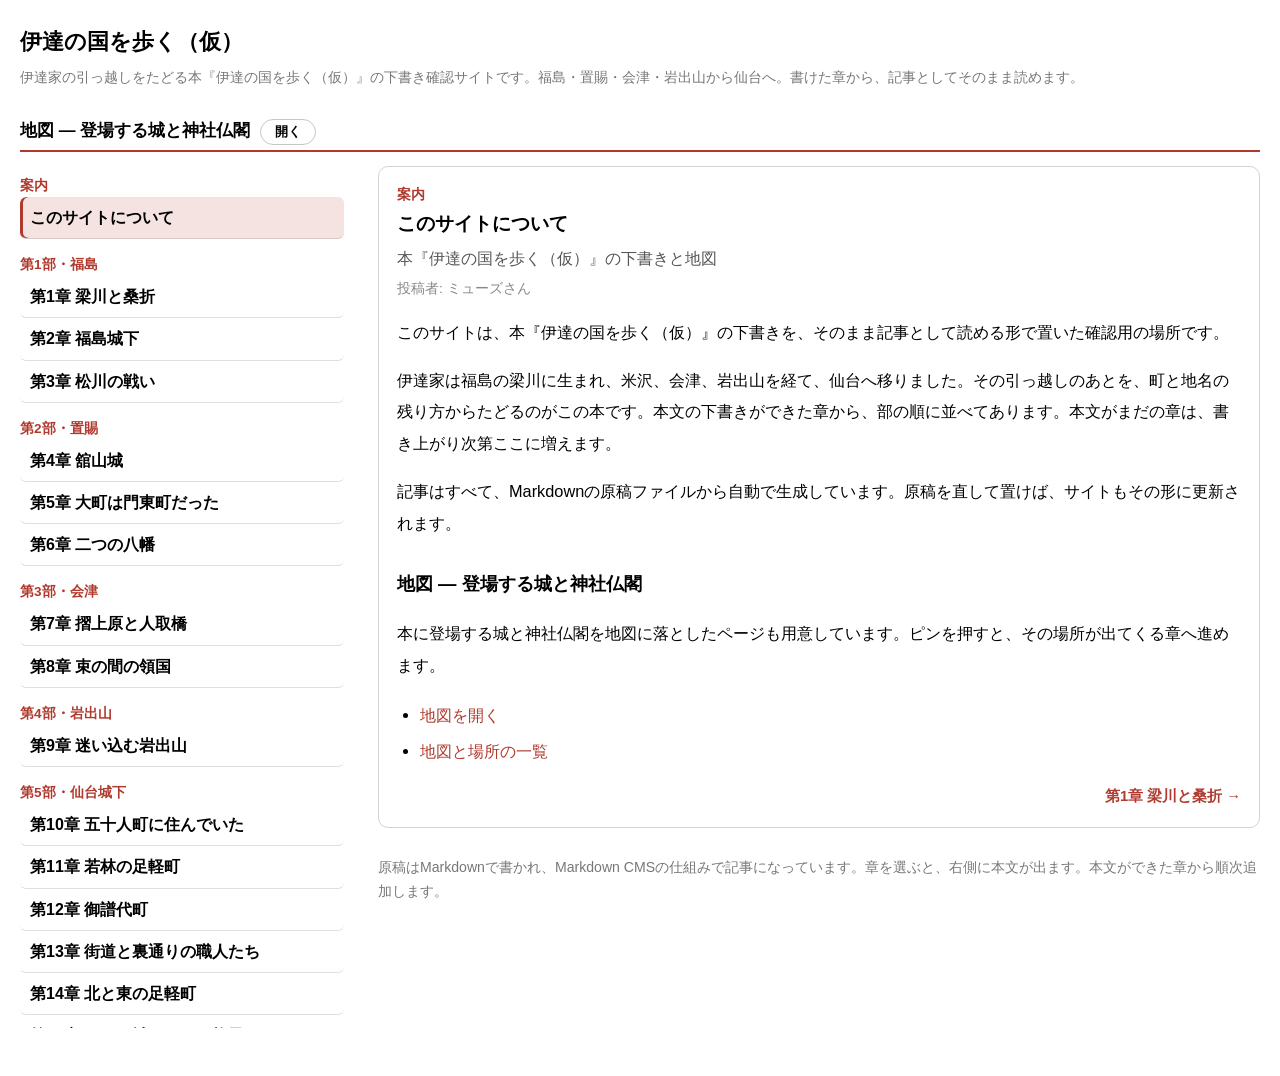
==== commit 03ee2c8e: "Update generated site files" ====
--- a/docs/index.html
+++ b/docs/index.html
@@ -1 +1 @@
-<!doctype html><html lang="ja"><head><meta charset="utf-8"><meta name="viewport" content="width=device-width,initial-scale=1"><meta name="description" content="Markdownから生成した静的JSONサイト"><meta http-equiv="Content-Security-Policy" content="default-src 'self'; script-src 'self'; style-src 'self'; img-src 'self' data:; connect-src 'self'; object-src 'none'; base-uri 'self'; form-action 'none'"><title>伊達の国を歩く（仮）</title><link rel="stylesheet" href="assets/style.css"></head><body><div id="app" data-default="date" data-root="./" data-mode="site" data-site-id="date" data-portal-url="" data-template="natural" data-theme-switcher="false"><p class="loading">読み込み中…</p></div><noscript>JavaScriptを有効にしてください。</noscript><script src="assets/app.js" defer></script></body></html>+<!doctype html><html lang="ja"><head><meta charset="utf-8"><meta name="viewport" content="width=device-width,initial-scale=1"><meta name="description" content="Markdownから生成した静的JSONサイト"><meta http-equiv="Content-Security-Policy" content="default-src 'self'; script-src 'self'; style-src 'self'; img-src 'self' data: https://tile.openstreetmap.org https://tile.openstreetmap.jp; connect-src 'self'; object-src 'none'; base-uri 'self'; form-action 'none'"><title>伊達の国を歩く（仮）</title><link rel="stylesheet" href="assets/style.css"></head><body><div id="app" data-default="date" data-root="./" data-mode="site" data-site-id="date" data-portal-url="" data-template="natural" data-theme-switcher="false"><p class="loading">読み込み中…</p></div><noscript>JavaScriptを有効にしてください。</noscript><script src="assets/app.js" defer></script></body></html>
--- a/docs/assets/style.css
+++ b/docs/assets/style.css
@@ -1,305 +1,73 @@
-:root{--bg:#f8f7f2;--ink:#2d3932;--muted:#6c766f;--line:#e0e5dd;--accent:#416851;--accentsoft:#edf3eb;--paper:#fff;--round:19px;--shadow:0 18px 48px rgba(37,57,42,.075)}*{box-sizing:border-box}html{scroll-behavior:smooth}body{margin:0;background:var(--bg);color:var(--ink);font:15px/1.8 -apple-system,BlinkMacSystemFont,'Noto Sans JP','Hiragino Kaku Gothic ProN',system-ui,sans-serif}button,input{font:inherit}button{cursor:pointer}a{color:inherit;text-decoration:none}a:hover{color:var(--accent)}img{max-width:100%}h1,h2,h3,p{margin-top:0}[hidden]{display:none!important}.container{width:min(1160px,calc(100% - 48px));margin:auto}.topbar{position:sticky;top:0;z-index:5;background:rgba(248,247,242,.97);backdrop-filter:blur(13px);border-bottom:1px solid var(--line)}.topline{display:flex;gap:18px;align-items:center;justify-content:space-between;min-height:76px}.brand{display:flex;align-items:center;gap:12px;min-width:0}.brandicon{width:42px;height:42px;display:grid;place-items:center;border-radius:13px;background:var(--accent);color:white;font:26px Georgia,serif}.brandname{font-family:Georgia,'Noto Serif JP',serif;font-size:24px;font-weight:700;line-height:1.1;letter-spacing:-.035em}.brandsub{font-size:9px;color:var(--muted);letter-spacing:.11em;line-height:1.4;margin-top:5px}.links{display:flex;align-items:center;gap:6px;flex-wrap:wrap;justify-content:flex-end}.links a{font-size:11px;font-weight:700;letter-spacing:.025em;border-radius:100px;padding:8px 13px;white-space:nowrap}.links a.selected{background:var(--accentsoft);color:var(--accent)}.cartbadge{display:inline-block;background:var(--accent);color:white;border-radius:15px;font-size:9px;min-width:17px;text-align:center;padding:0 4px}.mobilehint{display:none}.hero{background:linear-gradient(115deg,#e3eade,#f2dfc7);position:relative;overflow:hidden}.hero:before{content:"";position:absolute;width:370px;height:370px;border-radius:100%;right:-55px;top:-160px;background:rgba(255,255,255,.28)}.hero:after{content:"✳";position:absolute;right:10%;bottom:-150px;font:350px Georgia,serif;line-height:1;color:rgba(74,110,81,.09);transform:rotate(-16deg)}.hero.town{background:linear-gradient(110deg,#d9ebec,#eaf1e2)}.hero.town:after{content:"⌂";color:rgba(66,106,118,.09)}.hero.fruit{background:linear-gradient(110deg,#f6e6d2,#f7e0d9)}.hero.fruit:after{content:"◌";color:rgba(166,95,70,.13)}.heroinner{position:relative;z-index:1;padding:70px 0 77px;max-width:1160px;margin:auto}.kicker{font-size:11px;letter-spacing:.19em;font-weight:800;color:var(--accent)}.hero h1{font:500 clamp(35px,5vw,61px)/1.5 Georgia,'Noto Serif JP',serif;letter-spacing:-.035em;margin:19px 0;color:#263c31;white-space:pre-line}.hero p{font-size:14px;max-width:565px;color:#5c6a60;line-height:2}.hero .subpill{display:inline-flex;border:1px solid color-mix(in srgb,var(--accent) 35%,transparent);border-radius:100px;color:var(--accent);font-size:11px;padding:6px 16px;margin-top:12px;background:rgba(255,255,255,.28)}.section{padding:52px 0}.sectiontitle{display:flex;justify-content:space-between;align-items:end;margin-bottom:25px;gap:16px}.sectiontitle h2{font:500 31px/1.35 Georgia,'Noto Serif JP',serif;letter-spacing:-.025em;margin:8px 0 0}.sectiontitle .caption{font-size:12px;color:var(--muted);margin:0}.siteintro{display:grid;grid-template-columns:repeat(3,1fr);gap:18px;margin-bottom:50px}.siteitem{border:1px solid var(--line);background:white;border-radius:18px;padding:22px 23px;transition:transform .15s,border-color .15s;display:flex;gap:12px;align-items:start}.siteitem:hover{transform:translateY(-3px);border-color:var(--accent)}.siteemoji{width:45px;height:45px;border-radius:15px;background:var(--accentsoft);display:grid;place-items:center;font-size:23px;flex:none}.siteitem strong{font-size:15px}.siteitem span{display:block;font-size:11px;color:var(--muted);line-height:1.8;margin-top:4px}.tools{display:flex;gap:12px;flex-wrap:wrap;align-items:center;margin-bottom:23px}.search{background:#fff;border:1px solid var(--line);padding:12px 16px;border-radius:12px;min-width:220px;flex:1;font-size:13px;outline-color:var(--accent)}.chips{display:flex;flex-wrap:wrap;gap:7px}.chip{border:1px solid #d7dfd5;color:#617165;padding:8px 13px;background:#fff;border-radius:30px;font-size:11px;font-weight:700}.chip.active{background:var(--accent);color:white;border-color:var(--accent)}.grid{display:grid;grid-template-columns:repeat(3,minmax(0,1fr));gap:19px}.tile{border-radius:var(--round);background:var(--paper);border:1px solid var(--line);overflow:hidden;display:flex;flex-direction:column;transition:transform .18s,border-color .18s,box-shadow .18s}.tile:hover{transform:translateY(-4px);box-shadow:var(--shadow);border-color:#b3c6b6}.tile-image{width:100%;aspect-ratio:16/10;object-fit:cover;display:block;background:#e8e4d8}.tile-content{display:flex;flex-direction:column;flex:1;padding:19px 20px 18px}.tile-meta{display:flex;gap:8px;align-items:center;flex-wrap:wrap;color:#7b8279;font-size:10px}.tag{color:var(--accent);border:1px solid #d2dfd1;border-radius:20px;padding:2px 8px;font-size:10px}.tile h3{font-size:17px;line-height:1.65;margin:13px 0 8px;letter-spacing:-.035em}.tile p{font-size:12px;color:#6e776e;line-height:1.85;margin-bottom:16px}.tile-foot{margin-top:auto;display:flex;gap:10px;justify-content:space-between;align-items:center}.more{color:var(--accent);font-size:11px;font-weight:800}.price{font-size:19px;font-weight:750;color:#a65e42}.price small{font-size:10px;font-weight:400;color:#777}.pillbutton{border:1px solid var(--accent);background:var(--accent);color:white;border-radius:30px;padding:7px 15px;font-size:11px;font-weight:700}.pillbutton.ghost{background:white;color:var(--accent)}.pillbutton:hover{opacity:.85}.introgrid{display:grid;grid-template-columns:1fr 265px;gap:34px}.rightnote{border-top:2px solid var(--accent);padding-top:22px}.rightnote h3{font:600 21px Georgia,serif;margin-bottom:12px}.rightnote p{font-size:12px;color:var(--muted)}.article{display:grid;grid-template-columns:minmax(0,1fr) 260px;gap:34px;align-items:start}.articlehead{padding:44px 0 32px;background:linear-gradient(105deg,var(--accentsoft),#f5eddf)}.articlehead h1{font:500 clamp(29px,4vw,44px)/1.52 Georgia,'Noto Serif JP',serif;margin:12px 0 0;overflow-wrap:anywhere}.paper{border:1px solid var(--line);border-radius:19px;background:#fff;padding:32px;overflow-wrap:anywhere}.articlecover{width:100%;aspect-ratio:16/10;object-fit:cover;border-radius:11px;margin-bottom:26px}.prose{font-size:14px;line-height:2.15}.prose h2{font-size:20px;margin-top:30px;border-left:4px solid var(--accent);padding-left:12px}.prose h3{font-size:17px}.prose img{display:block;margin:22px auto;max-width:100%;height:auto;border-radius:10px}.prose p{margin-bottom:18px}.prose a{color:var(--accent);font-weight:600;text-decoration:underline;text-underline-offset:3px}.prose a:hover{text-decoration-thickness:2px}.prose ul{padding-left:20px}.prose table{width:100%;border-collapse:collapse;margin:4px 0 24px;font-size:13px;line-height:1.75}.prose th,.prose td{border:1px solid var(--line);padding:9px 12px;text-align:left;vertical-align:top}.prose th{background:var(--accentsoft);font-weight:700}.prose tbody tr:nth-child(even){background:#fafaf6}.prose td:first-child{font-weight:600}.prose pre{overflow-x:auto;background:#f4f4ee;border:1px solid var(--line);border-radius:10px;padding:14px 16px;font-size:12.5px;line-height:1.7;margin:4px 0 22px}.prose code{font-family:ui-monospace,SFMono-Regular,Menlo,Consolas,monospace}.backlink{display:inline-flex;margin-top:25px;color:var(--accent);font-weight:800;font-size:12px}.info{padding:17px;background:var(--accentsoft);border-radius:13px;font-size:12px;color:#5f6e62;margin-top:18px}.info.warn{background:#fff4e5;color:#956044;border:1px solid #efd7b9}.cross{margin-top:45px;padding-top:20px;border-top:1px solid var(--line)}.cross h2{font:500 25px Georgia,serif}.crosslinks{display:grid;grid-template-columns:repeat(2,minmax(0,1fr));gap:14px}.crosslink{display:flex;align-items:center;gap:12px;border:1px solid var(--line);padding:9px;background:white;border-radius:12px;min-width:0}.crosslink img{width:78px;height:58px;object-fit:cover;border-radius:7px;flex:none}.crosslink strong{font-size:12px;line-height:1.5;display:block}.crosslink span{font-size:10px;color:var(--muted)}.lead{font:500 18px/1.85 Georgia,serif}.purchase{display:flex;align-items:end;justify-content:space-between;gap:12px;background:#f8f6ef;padding:18px;border-radius:13px;margin-top:25px}.purchase .pillbutton{font-size:13px;padding:12px 18px}.toolbar{display:flex;align-items:center;justify-content:space-between;gap:12px;margin-bottom:24px}.notice{font-size:12px;color:#926148;background:#fff1e7;border:1px solid #eed6c2;border-radius:10px;padding:12px 16px}.cartrow{display:grid;grid-template-columns:90px 1fr auto;align-items:center;gap:17px;border-bottom:1px solid var(--line);padding:19px 0}.cartrow img{width:90px;height:67px;object-fit:cover;border-radius:9px}.cartrow h3{font-size:15px;margin-bottom:4px}.cartrow p{font-size:11px;color:var(--muted);margin:0}.cartctrl{display:flex;align-items:center;gap:9px}.cartctrl button{border:1px solid var(--line);background:#fff;padding:4px 10px;border-radius:8px}.total{display:flex;align-items:center;justify-content:space-between;font-size:20px;font-weight:bold;margin:30px 0}.servicegrid{display:grid;grid-template-columns:repeat(3,minmax(0,1fr));gap:12px;margin:0 0 35px}.service{padding:17px 20px;background:white;border:1px solid var(--line);border-radius:14px;font-size:13px;font-weight:700;color:#466f78;display:flex;align-items:center;gap:10px}.footer{margin-top:40px;border-top:1px solid var(--line);background:#f0f0e8;padding:34px 0}.footerinner{display:flex;align-items:start;justify-content:space-between;gap:24px}.footer strong{font:600 21px Georgia,serif}.footer p{font-size:11px;color:var(--muted);margin:8px 0}.footlinks{display:flex;gap:16px;flex-wrap:wrap}.footlinks a{font-size:11px;font-weight:700;color:var(--accent)}.empty{padding:35px;border:1px dashed #ccd5ca;border-radius:14px;text-align:center;color:var(--muted)}.loading{padding:50px;text-align:center}.sr-only{position:absolute;width:1px;height:1px;overflow:hidden;clip:rect(0,0,0,0)}
-@media(max-width:950px){.grid{grid-template-columns:repeat(2,minmax(0,1fr))}.siteintro{grid-template-columns:repeat(2,minmax(0,1fr))}.introgrid,.article{grid-template-columns:1fr}.rightnote{display:none}.links{gap:0}.links a{padding:8px 9px}.heroinner{padding:58px 0}}
-@media(max-width:600px){.container{width:calc(100% - 30px)}.topline{min-height:80px;display:block;padding:12px 0}.brand{margin-bottom:8px}.brandicon{width:33px;height:33px;font-size:19px}.brandname{font-size:19px}.brandsub{display:none}.links{justify-content:flex-start;gap:2px}.links a{font-size:10px;padding:5px 8px}.heroinner{padding:38px 0 44px}.hero h1{font-size:35px}.hero p{font-size:12px}.hero:after{font-size:210px;bottom:-85px}.section{padding:36px 0}.siteintro,.grid,.crosslinks,.servicegrid{grid-template-columns:1fr}.sectiontitle h2{font-size:25px}.paper{padding:20px}.articlehead{padding:27px 0}.cartrow{grid-template-columns:65px 1fr}.cartrow img{width:65px;height:58px}.cartctrl{grid-column:2}.purchase{display:block}.purchase button{margin-top:16px}.footerinner{display:block}.footlinks{margin-top:16px}.tile-content{padding:16px}.prose table{display:block;overflow-x:auto;-webkit-overflow-scrolling:touch}.prose th,.prose td{padding:8px 10px}.prose table:has(>thead>tr>:nth-child(2):last-child){overflow:visible}.prose table:has(>thead>tr>:nth-child(2):last-child) thead{display:none}.prose table:has(>thead>tr>:nth-child(2):last-child) tbody,.prose table:has(>thead>tr>:nth-child(2):last-child) tr{display:block}.prose table:has(>thead>tr>:nth-child(2):last-child) tr{border:1px solid var(--line);border-radius:12px;margin-bottom:12px;overflow:hidden;background:#fff}.prose table:has(>thead>tr>:nth-child(2):last-child) td{display:block;border:none;padding:6px 14px 12px}.prose table:has(>thead>tr>:nth-child(2):last-child) td:first-child{background:var(--accentsoft);font-weight:700;white-space:normal;padding:8px 14px;margin-bottom:6px}.prose table:not(:has(>thead>tr>:nth-child(2):last-child)) th,.prose table:not(:has(>thead>tr>:nth-child(2):last-child)) td{min-width:112px}}
-@media(prefers-reduced-motion:reduce){html{scroll-behavior:auto}.tile,.siteitem{transition:none}}
-/* Bi-lingual navigation and photographic Yamagata gourmet hero. */
-.header-right{display:flex;align-items:center;gap:13px;justify-content:flex-end;flex-wrap:wrap}
-.language-switch{display:inline-flex;background:#f0f1e9;border:1px solid #dde3d6;padding:3px;border-radius:40px;white-space:nowrap}
-.language-switch button{border:0;background:transparent;padding:6px 11px;color:#627367;border-radius:30px;font-size:11px;font-weight:750}
-.language-switch button.chosen{background:var(--accent);color:#fff;box-shadow:0 2px 5px #00000014}
-.hero.gourmet{background:#38302a;color:#fff}
-.hero.gourmet .hero-photo{position:absolute;inset:0;width:100%;height:100%;object-fit:cover;display:block}
-.hero.gourmet:before{display:none}
-.hero.gourmet:after{content:none}
-.hero.gourmet .heroinner{isolation:isolate}
-.hero.gourmet h1{color:#fff;text-shadow:0 2px 20px #00000070}
-.hero.gourmet .kicker{color:#fae0b5}
-.hero.gourmet p{color:#fff0d9;max-width:510px;text-shadow:0 1px 12px #00000065}
-.hero.gourmet .subpill{background:#ffffff1f;border-color:#ffffff80;color:#fff}
-.site-link-label{color:var(--accent)!important;font-weight:700!important}
-@media(max-width:1060px){.header-right{gap:6px}.links a{padding:6px 8px}}
-@media(max-width:720px){.header-right{justify-content:flex-start}.language-switch{margin-top:4px}.hero.gourmet .hero-photo{object-position:56% center}.hero.gourmet:before{display:block;background:linear-gradient(90deg,#221b14bb,transparent);inset:0;width:auto;height:auto;border-radius:0}.hero.gourmet .heroinner{padding:55px 0 65px}}
+/* date-no-kuni custom frontend (Nagai-style 2-column layout on Markdown CMS data) */
+:root { color-scheme: light dark; }
+* { box-sizing: border-box; }
+body { font-family: "Hiragino Kaku Gothic ProN", "Noto Sans JP", sans-serif; margin: 0; padding: 24px 16px 48px; line-height: 1.7; }
+main { max-width: 1240px; margin: 0 auto; }
+h1 { font-size: 1.35rem; margin: 0 0 4px; }
+.sub { color: #777; font-size: .9rem; margin-bottom: 20px; }
+h2 { font-size: 1.05rem; margin: 28px 0 8px; padding-bottom: 4px; border-bottom: 2px solid #b03a2e; }
+h2.todo { border-bottom-color: #999; }
+ul { list-style: none; padding: 0; margin: 0; }
+#side li { padding: 7px 10px; border-bottom: 1px solid rgba(128,128,128,.25); display: flex; justify-content: space-between; gap: 12px; }
+#side li .name { font-weight: 600; }
+#side li .meta { color: #888; font-size: .82rem; white-space: nowrap; }
+#side li.dim { opacity: .55; }
+#side li.dim .name { font-weight: 400; }
+.note { margin-top: 28px; font-size: .88rem; color: #777; }
+.note a, .sub a { color: inherit; text-decoration: underline; }
+.part { margin-top: 14px; font-size: .85rem; color: #b03a2e; font-weight: 700; }
 
+#map2d { height: 440px; border-radius: 10px; border: 1px solid rgba(128,128,128,.35); margin: 6px 0 4px; z-index: 0; }
+.hidden { display: none !important; }
+.pin { width: 16px; height: 16px; border-radius: 50%; border: 2px solid #fff; box-shadow: 0 1px 5px rgba(0,0,0,.45); }
+.pin.castle { background: #d9a441; }
+.pin.shrine { background: #c05621; }
+.pin.temple { background: #c05621; }
+.pin.site { background: #5b8c5a; }
+.pop h3 { margin: 0 0 2px; font-size: 1rem; }
+.pop .kind { display: inline-block; font-size: .72rem; padding: 0 7px; border-radius: 999px; background: #b03a2e; color: #fff; margin-left: 5px; vertical-align: middle; }
+.pop p { margin: 6px 0; font-size: .86rem; line-height: 1.65; }
+.pop .chap { font-size: .8rem; color: #666; line-height: 1.7; }
+.pop .chap a { color: #b03a2e; font-weight: 700; }
 
-/* Editorial photographic style, with fully localized HTML text over image assets. */
-.hero{background:#22312b;min-height:440px;isolation:isolate}
-.hero .hero-photo{position:absolute;inset:0;width:100%;height:100%;display:block;object-fit:cover;object-position:center 47%;z-index:-2}
-.hero:before,.hero.gourmet:before{content:"";display:block;position:absolute;inset:0;width:100%;height:100%;border-radius:0;background:linear-gradient(90deg,rgba(10,22,19,.79) 0%,rgba(13,24,20,.56) 39%,rgba(13,22,19,.07) 84%),linear-gradient(0deg,rgba(11,20,15,.30),transparent 55%);z-index:-1;pointer-events:none}
-.hero:after,.hero.town:after,.hero.fruit:after,.hero.gourmet:after{content:none;display:none}
-.hero.town,.hero.fruit,.hero.bakery,.hero.gourmet,.hero.portal{background-color:#284034}
-.hero .heroinner{position:relative;z-index:1;padding:90px 0 110px}
-.hero h1,.hero.gourmet h1{color:#fff;text-shadow:0 4px 30px rgba(0,0,0,.38)}
-.hero p,.hero.gourmet p{color:#f3f6ee;text-shadow:0 1px 15px rgba(0,0,0,.5)}
-.hero .kicker,.hero.gourmet .kicker{color:#fff3d9;text-shadow:0 1px 8px #0007}
-.hero .subpill,.hero.gourmet .subpill{color:white;border-color:#fff9;background:#ffffff24;backdrop-filter:blur(8px)}
-.hero.fruit .hero-photo{object-position:center 48%}
-.hero.town .hero-photo{object-position:center 50%}
-.hero.bakery .hero-photo{object-position:center 50%}
-.siteintro{grid-template-columns:repeat(4,minmax(0,1fr));gap:15px;margin-bottom:51px}
-.siteitem{display:block;padding:0;overflow:hidden;min-width:0;box-shadow:0 5px 20px #20351f0a}
-.siteitem-photo{display:block;overflow:hidden;height:156px;margin:0!important;background:#dde4d6}
-.siteitem-photo img{width:100%;height:100%;display:block;object-fit:cover;transition:transform .3s}
-.siteitem:hover .siteitem-photo img{transform:scale(1.045)}
-.siteitem-info{padding:17px 19px 20px}
-.siteitem-info strong{display:block;font-size:17px;line-height:1.45;margin:6px 0}
-.siteitem-info .siteitem-type{font-size:10px;color:var(--accent);font-weight:800;letter-spacing:.07em}
-.siteitem-info .siteitem-description{font-size:11px;line-height:1.7;color:#68766e;display:block;min-height:38px}
-.siteitem-info .site-link-label{display:block;margin-top:14px}
-.feature-wrap{position:relative;z-index:2;margin-top:-63px}
-.photo-features{display:grid;grid-template-columns:repeat(4,minmax(0,1fr));gap:11px;padding:12px;background:#fff;border-radius:19px;box-shadow:0 16px 48px #172a2040}
-.photo-feature{position:relative;height:155px;overflow:hidden;display:block;border-radius:10px;background:#dce8df}
-.photo-feature:after{content:"";position:absolute;inset:0;background:linear-gradient(0deg,#05100ad9,transparent 65%)}
-.photo-feature img{width:100%;height:100%;display:block;object-fit:cover;transition:transform .3s}
-.photo-feature:hover img{transform:scale(1.07)}
-.feature-caption{position:absolute;z-index:1;bottom:10px;left:12px;right:12px;color:#fff;text-shadow:0 1px 8px #000a}
-.feature-caption small{display:inline-block;font-size:9px;background:var(--accent);color:#fff;padding:1px 7px;border-radius:8px;margin-bottom:5px}
-.feature-caption strong{display:block;font-size:12px;line-height:1.35;max-height:3em;overflow:hidden}
-@media(max-width:1000px){.siteintro{grid-template-columns:repeat(2,minmax(0,1fr))}.photo-feature{height:138px}.hero .heroinner{padding:70px 0 103px}}
-@media(max-width:650px){.hero{min-height:385px}.hero .heroinner{padding:55px 0 100px}.hero:before{background:linear-gradient(90deg,#102015d9,rgba(12,28,19,.56) 75%,#0b261f35)}.siteintro{gap:12px}.siteitem-photo{height:112px}.siteitem-info{padding:12px}.siteitem-info strong{font-size:14px}.siteitem-info .siteitem-description{min-height:0}.photo-features{grid-template-columns:repeat(2,minmax(0,1fr));gap:8px;padding:8px;border-radius:14px}.feature-wrap{margin-top:-53px}.photo-feature{height:128px}.feature-caption strong{font-size:11px}}
+.layout { display: flex; gap: 28px; align-items: flex-start; }
+#side { width: 330px; flex: 0 0 330px; position: sticky; top: 16px; max-height: calc(100vh - 32px); overflow-y: auto; padding-right: 6px; }
+.content { flex: 1 1 auto; min-width: 0; }
+#side li { cursor: pointer; border-radius: 6px; }
+#side li:hover { background: rgba(128,128,128,.10); }
+#side li.selected { background: rgba(176,58,46,.14); box-shadow: inset 3px 0 0 #b03a2e; }
+#detail { border: 1px solid rgba(128,128,128,.35); border-radius: 10px; padding: 16px 18px; margin: 6px 0 18px; }
+#detail h3 { margin: 2px 0 6px; font-size: 1.2rem; }
+#detail .dpart { color: #b03a2e; font-weight: 700; font-size: .85rem; }
+#detail .dsub { color: #555; font-size: .98rem; margin: 0 0 2px; }
+#detail .dmeta { color: #888; font-size: .85rem; margin: 4px 0 10px; }
+#detail .dplaces { font-size: .9rem; margin: 12px 0 0; }
+#detail .dplaces a { color: #b03a2e; }
+#mapToggle { margin-left: 10px; padding: 3px 14px; border-radius: 999px; border: 1px solid rgba(128,128,128,.45); background: transparent; color: inherit; font-size: .82rem; font-weight: 700; cursor: pointer; vertical-align: middle; }
+#mapToggle:hover { background: rgba(176,58,46,.12); }
 
-/* Editorial vector logos, replacing the temporary h./house/emoji marks. */
-.brandicon{width:52px;height:52px;flex:none;display:inline-flex;align-items:center;justify-content:center;background:transparent!important;color:#4a755f;border-radius:0!important;font-size:inherit;overflow:visible}
-.brandicon svg{display:block;width:49px;height:49px;max-width:none;flex:none}
-.brandicon-portal{color:#55785c}
-.brandicon-bakery{color:#9b6a36}
-.brandicon-town{color:#517c55}
-.brandicon-fruit{color:#e77e2a}
-.brandicon-gourmet{color:#143c47}
-.brandicon-gourmet svg{width:54px}
-@media(max-width:650px){.brandicon{width:39px;height:39px}.brandicon svg{width:38px;height:38px}.brandicon-gourmet svg{width:42px}}
+.abody { font-size: 1.02rem; line-height: 1.95; }
+.abody h1 { font-size: 1.45rem; line-height: 1.5; margin: 4px 0 14px; }
+.abody h2 { font-size: 1.15rem; margin: 26px 0 8px; border-bottom: none; padding-bottom: 0; }
+.abody h3 { font-size: 1.05rem; margin: 20px 0 6px; }
+.abody blockquote { margin: 10px 0 18px; padding: 8px 14px; border-left: 3px solid rgba(128,128,128,.45); color: #777; font-size: .88rem; line-height: 1.7; }
+.abody ul { list-style: disc; padding-left: 1.4em; margin: 8px 0; }
+.abody ol { padding-left: 1.4em; margin: 8px 0; }
+.abody li { display: list-item; border-bottom: none; padding: 2px 0; }
+.abody hr { border: none; border-top: 1px solid rgba(128,128,128,.35); margin: 20px 0; }
+.abody a { color: #b03a2e; }
+.abody img { max-width: 100%; height: auto; }
+.rnav { display: flex; justify-content: space-between; gap: 10px; margin: 14px 0 2px; flex-wrap: wrap; }
+.rnav a { color: #b03a2e; font-weight: 700; text-decoration: none; font-size: .92rem; }
+.rnav a:hover { text-decoration: underline; }
+.rstatus { color: #888; font-size: .9rem; padding: 18px 0; }
 
-/* Theme previews are exclusive to the Markdown CMS sample site. */
-.theme-picker{display:inline-flex;align-items:center;gap:8px;font-size:12px;font-weight:700;color:var(--ink)}
-.theme-picker select{max-width:150px;padding:8px 28px 8px 10px;border:1px solid var(--line);border-radius:8px;color:var(--ink);background:var(--paper);font:inherit;cursor:pointer}
-.theme-picker select:focus-visible{outline:2px solid var(--accent);outline-offset:3px}
-.brandicon-sample{color:var(--accent)}
-html[data-sample-theme] .brandname{font-size:clamp(16px,2.4vw,23px);overflow-wrap:anywhere}
-html[data-sample-theme] .brandsub{display:block;margin-top:5px}
-@media(max-width:600px){html[data-sample-theme] .header-right{justify-content:space-between;gap:8px}html[data-sample-theme] .brand{margin-bottom:14px}.theme-picker select{max-width:140px}}
-/* Refero references adapted for the CMS; all treatments remain sample-only. */
-html[data-sample-theme]:not([data-sample-theme="natural"]){--shadow:none;color-scheme:light}
-html:is([data-sample-theme="dala"],[data-sample-theme="dope"]){color-scheme:dark}
-html[data-sample-theme]:not([data-sample-theme="natural"]) :is(.brandname,.footer strong,.sectiontitle h2,.cross h2){font-family:system-ui,-apple-system,sans-serif}
-html[data-sample-theme]:not([data-sample-theme="natural"]) :is(.tile,.tile:hover,.photo-features,.siteitem){box-shadow:none}
-html[data-sample-theme]:not([data-sample-theme="natural"]) :is(.tile p,.tile-meta,.rightnote p,.footer p,.caption){color:var(--muted)}
-html[data-sample-theme]:not([data-sample-theme="natural"]) :is(.search,.chip,.language-switch,.prose pre,.prose th,.prose tbody tr:nth-child(even),.info){background:var(--paper);color:var(--ink);border-color:var(--line)}
-html[data-sample-theme]:not([data-sample-theme="natural"]) :is(.chip.active,.language-switch button.chosen){background:var(--accent);color:var(--bg)}
-html[data-sample-theme]:not([data-sample-theme="natural"]) .language-switch button{color:var(--ink)}
-html[data-sample-theme]:not([data-sample-theme="natural"]) .language-switch button.chosen{color:var(--bg)}
-html[data-sample-theme]:not([data-sample-theme="natural"]) .tag{border-color:var(--line)}
-html[data-sample-theme]:not([data-sample-theme="natural"]) .articlehead{background:var(--accentsoft)}
-html[data-sample-theme]:not([data-sample-theme="natural"]) .tile h3{font-size:20px;letter-spacing:-.025em}
-html[data-sample-theme]:not([data-sample-theme="natural"]) .tile p{font-size:14px}
-html[data-sample-theme]:not([data-sample-theme="natural"]) .hero{background:var(--bg);min-height:460px}
-html[data-sample-theme]:not([data-sample-theme="natural"]) .hero h1{font-size:clamp(36px,5vw,68px);line-height:1.2;letter-spacing:-.045em;white-space:pre-line;text-shadow:none}
-html[data-sample-theme]:not([data-sample-theme="natural"]) .hero p{font-size:16px;text-shadow:none}
-html[data-sample-theme]:not([data-sample-theme="natural"]) .section{padding-block:64px}
-.theme-source{font-size:10px!important;color:var(--muted)!important;padding:4px!important;white-space:nowrap}
-
-/* Apple: white gallery, large rounded photography, restrained blue links. */
-html[data-sample-theme="apple"] .hero:before{display:none}
-html[data-sample-theme="apple"] .hero .hero-photo{inset:12% 3% auto auto;width:42%;height:76%;border-radius:28px;z-index:0}
-html[data-sample-theme="apple"] .hero .heroinner{padding-block:100px;min-height:460px}
-html[data-sample-theme="apple"] .hero :is(h1,p){max-width:52%;color:var(--ink)}
-html[data-sample-theme="apple"] .hero .kicker{color:var(--muted);text-shadow:none}
-html[data-sample-theme="apple"] .hero .subpill{color:var(--accent);background:var(--accentsoft);border:0;backdrop-filter:none}
-html[data-sample-theme="apple"] .feature-wrap{margin-top:24px}
-html[data-sample-theme="apple"] .photo-features{background:transparent;padding:0;gap:20px}
-html[data-sample-theme="apple"] .photo-feature{border-radius:28px;height:190px}
-html[data-sample-theme="apple"] .tile{border:0}
-html[data-sample-theme="apple"] .tile-content{padding:28px}
-html[data-sample-theme="apple"] .footer{background:#f5f5f7}
-
-/* Notion: warm paper, generous type, hairline cards and small warm accents. */
-html[data-sample-theme="notion"] .hero .hero-photo{display:none}
-html[data-sample-theme="notion"] .hero:before{display:none}
-html[data-sample-theme="notion"] .hero .heroinner{padding-block:80px;text-align:center}
-html[data-sample-theme="notion"] .hero :is(h1,p){color:var(--ink);margin-inline:auto}
-html[data-sample-theme="notion"] .hero .kicker{color:var(--muted);text-shadow:none}
-html[data-sample-theme="notion"] .hero .subpill{background:#ffb110;color:#111;border:0;backdrop-filter:none;border-radius:8px}
-html[data-sample-theme="notion"] .feature-wrap{margin-top:0}
-html[data-sample-theme="notion"] .photo-features{padding:0;background:transparent;gap:16px}
-html[data-sample-theme="notion"] .photo-feature{border-radius:12px}
-html[data-sample-theme="notion"] .tile-content{padding:24px}
-html[data-sample-theme="notion"] .tile:nth-child(2n) .tag{background:#fff0d1;color:#6b4400;border:0}
-html[data-sample-theme="notion"] .tile:nth-child(2n+1) .tag{background:#e6f3fe;color:#005cae;border:0}
-
-/* Dala: black stage, light sans display and unboxed content. */
-html[data-sample-theme="dala"] .hero:before{background:radial-gradient(ellipse at 80% 35%,#8052ff36,transparent 55%)}
-html[data-sample-theme="dala"] .hero .hero-photo{opacity:.14;filter:grayscale(1)}
-html[data-sample-theme="dala"] .hero h1{font-weight:400;max-width:900px}
-html[data-sample-theme="dala"] .hero .kicker{color:#ffb829}
-html[data-sample-theme="dala"] .hero .subpill{background:#8052ff;color:white;border:0;backdrop-filter:none}
-html[data-sample-theme="dala"] .feature-wrap{margin-top:0}
-html[data-sample-theme="dala"] .photo-features{padding:0;gap:24px}
-html[data-sample-theme="dala"] .tile{border:0}
-html[data-sample-theme="dala"] .tile-content{padding:24px 0}
-html[data-sample-theme="dala"] .photo-feature{border-radius:24px}
-html[data-sample-theme="dala"] .rightnote{border-top:1px solid var(--line)}
-html[data-sample-theme="dala"] .more{color:#b8a0ff}
-
-/* dope.security: italic editorial display, mono stamps and a violet signal. */
-html[data-sample-theme="dope"] .hero .hero-photo{display:none}
-html[data-sample-theme="dope"] .hero:before{background:radial-gradient(ellipse at 90% 65%,#af50ff30,transparent 52%)}
-html[data-sample-theme="dope"] .hero .heroinner{padding-block:110px}
-html[data-sample-theme="dope"] .hero h1{font-style:italic;font-weight:400;font-size:clamp(42px,6vw,80px)}
-html[data-sample-theme="dope"] :is(.kicker,.brandsub){font-family:ui-monospace,monospace;letter-spacing:.16em;color:#f0f0f0}
-html[data-sample-theme="dope"] .sectiontitle h2{font-family:ui-monospace,monospace;font-weight:400;letter-spacing:.1em;font-size:clamp(22px,3vw,36px)}
-html[data-sample-theme="dope"] .hero .subpill{background:#af50ff;color:#090909;border:0;backdrop-filter:none}
-html[data-sample-theme="dope"] .feature-wrap{margin-top:0}
-html[data-sample-theme="dope"] .photo-features{padding:0;gap:24px}
-html[data-sample-theme="dope"] .grid .tile{border:0;border-top:1px solid var(--line);border-radius:0;padding-top:24px}
-html[data-sample-theme="dope"] .tile-content{padding:28px 0}
-html[data-sample-theme="dope"] .tile-image{border-radius:19.2px}
-html[data-sample-theme="dope"] .rightnote{border-top:1px solid var(--line)}
-html[data-sample-theme="dope"] header.topbar{background:#333248b3;backdrop-filter:blur(10px)}
-html[data-sample-theme="dope"] .footer{font-family:ui-monospace,monospace}
-
-@media(max-width:600px){
-  html[data-sample-theme]:not([data-sample-theme="natural"]) .hero{min-height:0}
-  html[data-sample-theme]:not([data-sample-theme="natural"]) .hero .heroinner{padding-block:48px}
-  html[data-sample-theme]:not([data-sample-theme="natural"]) .hero h1{font-size:clamp(32px,8vw,44px)}
-  html[data-sample-theme]:not([data-sample-theme="natural"]) .hero p{font-size:14px}
-  html[data-sample-theme]:not([data-sample-theme="natural"]) .section{padding-block:40px}
-  html[data-sample-theme="apple"] .hero .hero-photo{position:relative;inset:auto;margin:0 15px 24px;width:calc(100% - 30px);height:200px}
-  html[data-sample-theme="apple"] .hero{display:flex;flex-direction:column-reverse}
-  html[data-sample-theme="apple"] .hero .heroinner{min-height:0}
-  html[data-sample-theme="apple"] .hero :is(h1,p){max-width:100%}
-  html[data-sample-theme="apple"] .photo-feature{height:140px}
-  html[data-sample-theme] .header-right{align-items:center;flex-wrap:wrap}
+#menuBtn { display: none; }
+@media (max-width: 900px) {
+  #menuBtn { display: inline-block; position: sticky; top: 8px; z-index: 1200; padding: 8px 16px; border-radius: 999px; border: 1px solid rgba(128,128,128,.4); background: #b03a2e; color: #fff; font-weight: 700; font-size: .95rem; margin-bottom: 10px; cursor: pointer; }
+  .layout { display: block; }
+  #side { position: fixed; top: 0; left: 0; bottom: 0; width: 84vw; max-width: 340px; max-height: none; background: Canvas; z-index: 1100; padding: 18px 16px; box-shadow: 2px 0 14px rgba(0,0,0,.35); transform: translateX(-105%); transition: transform .25s ease; overflow-y: auto; }
+  #side.open { transform: translateX(0); }
+  #map2d { height: 340px; }
 }
-
-/* Complete page templates: each DESIGN.md has home, article, and about layouts. */
-.tpl{overflow-wrap:anywhere}
-.tpl h1{font-size:clamp(36px,5.8vw,76px);line-height:1.15;letter-spacing:-.045em;white-space:pre-line;margin:20px 0 24px}
-.tpl h2{font-size:clamp(24px,3vw,38px);line-height:1.25}
-.tpl h3{line-height:1.45}
-.tpl p{color:var(--muted)}
-.tpl .tpl-description{font-size:clamp(16px,1.5vw,20px);line-height:1.85;max-width:660px}
-.tpl-eyebrow{display:block;font-size:11px;letter-spacing:.12em;color:var(--muted);margin:12px 0}
-.tpl-link{display:inline-block;color:var(--accent);font-size:13px;font-weight:650;margin:12px 0}
-.tpl-section-heading{display:flex;align-items:baseline;justify-content:space-between;gap:16px;margin-bottom:28px}
-.tpl-section-heading>span{font-size:12px;color:var(--muted)}
-.tpl-wide-cover{width:100%;max-height:620px;object-fit:cover;display:block;border-radius:24px;margin-bottom:36px}
-.tpl-reading{width:min(760px,calc(100% - 40px));margin:56px auto 80px}
-.tpl .prose{color:var(--ink);font-size:16px;line-height:2}
-.tpl .prose p{color:inherit}
-.tpl .search:focus-visible{outline:2px solid var(--accent);outline-offset:3px}
-.tpl-gallery-hero{display:grid;grid-template-columns:1fr 1fr;align-items:center;gap:48px;padding-block:80px}
-.tpl-gallery-photo{width:100%;height:440px;object-fit:cover;border-radius:28px}
-.tpl-gallery-title{text-align:center;padding-block:64px}
-.tpl-gallery-title h1{max-width:920px;margin-inline:auto}
-.tpl-gallery-title p{max-width:680px;margin-inline:auto;font-size:19px}
-.tpl-apple{font-family:system-ui,-apple-system,sans-serif}
-.tpl-apple .grid{grid-template-columns:repeat(2,minmax(0,1fr))}
-.tpl-apple .tile-image{aspect-ratio:4/3}
-.tpl-notebook{display:grid;grid-template-columns:200px minmax(0,1fr);gap:64px;padding-block:56px}
-.tpl-notebook-nav{align-self:start;position:sticky;top:125px;display:flex;flex-direction:column;gap:14px;border-right:1px solid var(--line);padding-right:24px;font-size:12px}
-.tpl-notebook-nav p{margin:0}
-.tpl-notebook-mark{font-size:36px;font-weight:800;color:var(--ink)}
-.tpl-notebook-title{padding:20px 0 56px}
-.tpl-notebook-title h1{font-weight:700;font-size:clamp(34px,4.6vw,62px)}
-.tpl-note-label{display:inline-block;background:#ffb110;color:#111;padding:5px 12px;border-radius:6px;font-size:12px;font-weight:700}
-.tpl-notion .grid{grid-template-columns:repeat(2,minmax(0,1fr))}
-.tpl-notion .tpl-wide-cover{border-radius:12px}
-.tpl-dark-stage{display:grid;grid-template-columns:1.4fr 1fr;gap:40px;align-items:center;padding-block:110px}
-.tpl-dark-stage h1{font-weight:400}
-.tpl-dala .tpl-link{color:#b8a0ff}
-.tpl-dala .tpl-dark-stage .tpl-link{background:#8052ff;color:#fff;padding:12px 24px;border-radius:28px}
-.tpl-orbit{width:min(100%,340px);aspect-ratio:1;position:relative;display:grid;place-items:center;margin:20px auto;background:radial-gradient(ellipse,#8052ff38,transparent 66%);border:1px solid #8052ff55;border-radius:50%;transform:rotate(-18deg)}
-.tpl-orbit:before,.tpl-orbit:after{content:'';position:absolute;inset:16%;border:1px solid #8052ff80;border-radius:50%}
-.tpl-orbit:after{inset:34%;background:#8052ff20}
-.tpl-orbit span{position:absolute;width:10px;height:10px;background:#8052ff;border-radius:50%;left:16%;top:20%}
-.tpl-orbit span:nth-child(2){left:77%;top:65%;background:#ffb829}
-.tpl-orbit span:nth-child(3){left:38%;top:81%;background:#15846e}
-.tpl-rows{display:grid;gap:40px}
-.tpl-row{display:grid;grid-template-columns:minmax(0,1fr) minmax(180px,38%);align-items:center;gap:48px;padding:24px 0}
-.tpl-row img{display:block;width:100%;aspect-ratio:16/10;object-fit:cover;border-radius:24px}
-.tpl-row h3{font-size:clamp(22px,3vw,36px);font-weight:450;margin:16px 0}
-.tpl-row p{max-width:580px;font-size:16px}
-.tpl-dala .tpl-row:nth-child(even)>a{grid-column:1;grid-row:1}
-.tpl-dala .tpl-row:nth-child(even)>div{grid-column:2;grid-row:1}
-.tpl-dala .tpl-row:nth-child(even){grid-template-columns:minmax(180px,38%) minmax(0,1fr)}
-.tpl-dark-article{display:grid;grid-template-columns:1fr 1.2fr;gap:72px;padding-block:72px}
-.tpl-dark-article>header{position:sticky;top:120px;align-self:start}
-.tpl-dark-article h1{font-size:clamp(34px,4vw,56px);font-weight:400}
-.tpl-flight-hero{display:grid;grid-template-columns:1.2fr 1fr;gap:72px;align-items:center;padding-block:100px}
-.tpl-flight-hero h1,.tpl-flight-title h1{font-family:Georgia,'Noto Serif JP',serif;font-style:italic;font-weight:400}
-.tpl-dope .tpl-eyebrow,.tpl-dope .tpl-section-heading,.tpl-flight-rule{font-family:ui-monospace,monospace;text-transform:uppercase;letter-spacing:.15em}
-.tpl-dope .tpl-eyebrow{color:#f0f0f0}
-.tpl-boarding{border:1px solid var(--line);border-radius:19.2px;padding:36px;background:radial-gradient(ellipse at top right,#af50ff20,transparent 70%)}
-.tpl-boarding h2{font-size:28px;font-weight:450;line-height:1.5}
-.tpl-flight-rule{display:block;padding:20px 0;margin:12px 0 24px;border-block:1px solid var(--line);font-size:12px}
-.tpl-barcode{height:44px;width:140px;margin-top:24px;background:repeating-linear-gradient(90deg,#f7f9fa 0 1px,transparent 1px 4px,#f7f9fa 4px 7px,transparent 7px 9px);opacity:.6}
-.tpl-flight-title{padding-block:72px}
-.tpl-flight-title h1{max-width:1000px}
-.tpl-dope .tpl-row{grid-template-columns:48px minmax(0,1fr) minmax(150px,28%);border-top:1px solid var(--line);gap:32px;padding-block:36px}
-.tpl-number{align-self:start;font:16px ui-monospace,monospace;color:var(--muted);padding-top:14px}
-.tpl-dope .tpl-row h3{font-weight:400}
-.tpl-dope .tpl-row img{border-radius:19.2px}
-@media(max-width:950px){
-  .tpl-notebook{grid-template-columns:160px minmax(0,1fr);gap:28px}
-  .tpl-gallery-hero,.tpl-flight-hero,.tpl-dark-stage{gap:32px}
-  .tpl-dark-article{gap:32px;grid-template-columns:1fr 1.2fr}
-  .tpl-gallery-photo{height:360px}
-  .tpl-notion .grid{grid-template-columns:1fr}
-}
-@media(max-width:600px){
-  .tpl h1{font-size:clamp(32px,8vw,44px)}
-  .tpl-gallery-hero,.tpl-notebook,.tpl-dark-stage,.tpl-flight-hero,.tpl-dark-article{grid-template-columns:1fr;padding-block:36px;gap:28px}
-  .tpl-gallery-photo{height:260px}
-  .tpl-gallery-title,.tpl-flight-title{padding-block:36px}
-  .tpl-notebook-nav{position:static;border-right:0;border-bottom:1px solid var(--line);padding:0 0 20px;flex-direction:row;flex-wrap:wrap;align-items:center}
-  .tpl-notebook-nav p{display:none}
-  .tpl-notebook-title{padding:12px 0 32px}
-  .tpl-apple .grid,.tpl-notion .grid{grid-template-columns:1fr}
-  .tpl-dark-article>header{position:static}
-  .tpl-orbit{width:220px}
-  .tpl-row,.tpl-dala .tpl-row:nth-child(even){grid-template-columns:1fr;gap:16px}
-  .tpl-dala .tpl-row:nth-child(even)>a,.tpl-dala .tpl-row:nth-child(even)>div{grid-column:auto;grid-row:auto}
-  .tpl-dope .tpl-row{grid-template-columns:28px minmax(0,1fr);gap:16px}
-  .tpl-dope .tpl-row>a{grid-column:2}
-  .tpl-boarding{padding:24px}
-  .tpl-wide-cover{max-height:360px}
-  .tpl-section-heading{flex-wrap:wrap}
-}
-/* Airport-style signposting in the dope.security template. */
-.tpl-dope .tpl-board-heading{margin:0;min-width:0}
-.tpl-board{display:flex;flex-wrap:wrap;gap:10px 22px;font:400 clamp(16px,2.4vw,30px)/1.25 ui-monospace,monospace;letter-spacing:0;color:#f0f0f0}
-.tpl-board-word{display:inline-flex;gap:4px}
-.tpl-board-letter{position:relative;display:inline-grid;place-items:center;min-width:1.05em;padding:.24em .12em;border:1px solid #f7f9fa26;border-radius:3px;background:#161518}
-.tpl-board-letter:after{content:'';position:absolute;left:0;right:0;top:50%;border-top:1px solid #090909cc;pointer-events:none}
-.tpl-flight-meta{display:flex;flex-wrap:wrap;gap:16px 36px;margin:12px 0 20px;font:13px/1.5 ui-monospace,monospace;color:var(--ink);letter-spacing:.08em}
-.tpl-flight-meta>span{display:flex;flex-direction:column;gap:8px}
-.tpl-flight-meta small{font-size:9px;letter-spacing:.18em;color:var(--muted)}
-@media(max-width:600px){.tpl-board{font-size:18px;gap:12px}.tpl-board-word{gap:3px}.tpl-flight-meta{gap:12px 20px;font-size:12px}}
-
-/* Keep the two-line home headline proportional to its column, not the viewport. */
-.tpl-apple.tpl-home .tpl-gallery-hero{grid-template-columns:minmax(0,1fr) minmax(0,1fr)}
-.tpl-dope.tpl-home .tpl-flight-hero{grid-template-columns:minmax(0,1.2fr) minmax(0,1fr)}
-.tpl-apple.tpl-home .tpl-gallery-hero>div,
-.tpl-dope.tpl-home .tpl-flight-hero>header{min-width:0;container-type:inline-size}
-.tpl-apple.tpl-home .tpl-gallery-hero h1,
-.tpl-dope.tpl-home .tpl-flight-hero h1{font-size:clamp(24px,3.3vw,46px);font-size:clamp(24px,7.6cqi,46px);line-height:1.4;letter-spacing:-.035em}
-@media(max-width:600px){
-  .tpl-apple.tpl-home .tpl-gallery-hero,
-  .tpl-dope.tpl-home .tpl-flight-hero{grid-template-columns:minmax(0,1fr)}
-}
-
-/* One split-flap sequence when the sign is mounted, with staggered letters. */
-.tpl-board-word{perspective:700px}
-.tpl-board-letter{--flap-delay:0ms;transform-style:preserve-3d;background:linear-gradient(#161518 49%,#090909 49% 51%,#161518 51%)}
-.tpl-board-letter:nth-child(2){--flap-delay:50ms}
-.tpl-board-letter:nth-child(3){--flap-delay:100ms}
-.tpl-board-letter:nth-child(4){--flap-delay:150ms}
-.tpl-board-letter:nth-child(5){--flap-delay:200ms}
-.tpl-board-letter:nth-child(6){--flap-delay:250ms}
-.tpl-board-letter:nth-child(7){--flap-delay:300ms}
-.tpl-board-letter:before,.tpl-board-letter:after{content:attr(data-letter);position:absolute;inset:0;display:grid;place-items:center;background:linear-gradient(#242129 49%,#090909 49% 51%,#161518 51%);border:0;border-radius:2px;backface-visibility:hidden;transform-origin:center;animation-duration:640ms;animation-delay:var(--flap-delay);animation-fill-mode:both;pointer-events:none}
-.tpl-board-letter:before{clip-path:inset(0 0 50% 0);animation-name:sign-flap-top;animation-timing-function:ease-in;z-index:2}
-.tpl-board-letter:after{clip-path:inset(50% 0 0 0);animation-name:sign-flap-bottom;animation-timing-function:ease-out;z-index:1}
-.tpl-board-word:nth-child(2) .tpl-board-letter:before,.tpl-board-word:nth-child(2) .tpl-board-letter:after{animation-delay:calc(var(--flap-delay) + 180ms)}
-@keyframes sign-flap-top{0%{transform:rotateX(0deg);opacity:1}48%,100%{transform:rotateX(-90deg);opacity:0}}
-@keyframes sign-flap-bottom{0%,48%{transform:rotateX(90deg)}100%{transform:rotateX(0deg)}}
-@media(prefers-reduced-motion:reduce){.tpl-board-letter:before,.tpl-board-letter:after{animation:none;display:none}}
-.tsub{display:block;font-size:.6em;font-weight:500;letter-spacing:.02em;opacity:.72;margin-top:.16em}
+.loading { color: #888; }
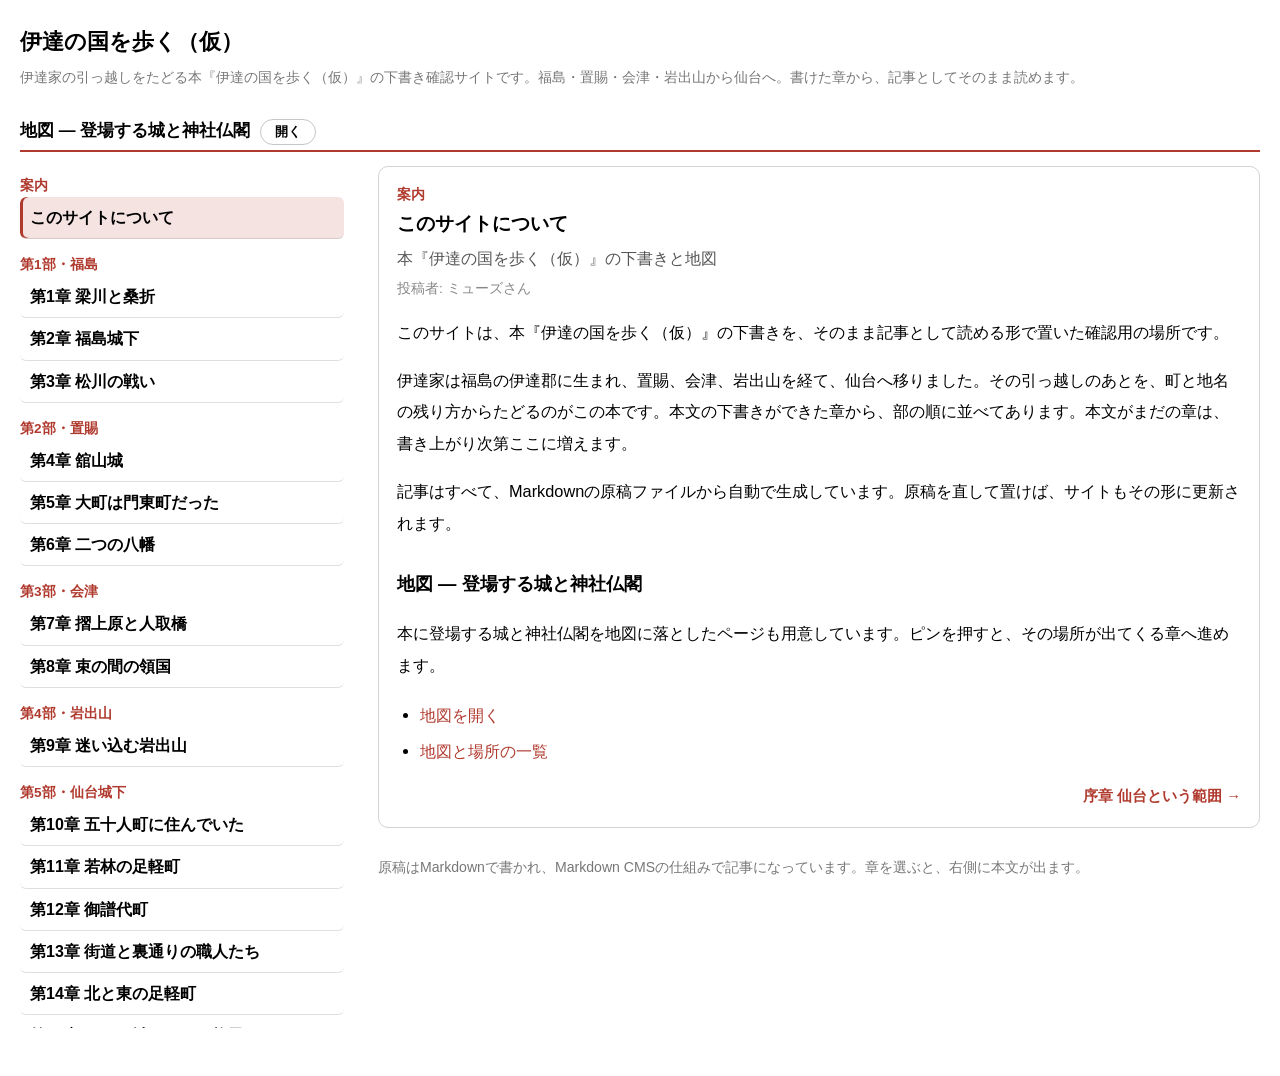
==== commit 39749676: "Update generated site files" ====
--- a/docs/index.html
+++ b/docs/index.html
@@ -1 +1 @@
-<!doctype html><html lang="ja"><head><meta charset="utf-8"><meta name="viewport" content="width=device-width,initial-scale=1"><meta name="description" content="Markdownから生成した静的JSONサイト"><meta http-equiv="Content-Security-Policy" content="default-src 'self'; script-src 'self'; style-src 'self'; img-src 'self' data: https://tile.openstreetmap.org https://tile.openstreetmap.jp; connect-src 'self'; object-src 'none'; base-uri 'self'; form-action 'none'"><title>伊達の国を歩く（仮）</title><link rel="stylesheet" href="assets/style.css"></head><body><div id="app" data-default="date" data-root="./" data-mode="site" data-site-id="date" data-portal-url="" data-template="natural" data-theme-switcher="false"><p class="loading">読み込み中…</p></div><noscript>JavaScriptを有効にしてください。</noscript><script src="assets/app.js" defer></script></body></html>+<!doctype html><html lang="ja"><head><meta charset="utf-8"><meta name="viewport" content="width=device-width,initial-scale=1"><meta name="description" content="Markdownから生成した静的JSONサイト"><meta http-equiv="Content-Security-Policy" content="default-src 'self'; script-src 'self' https://static.cloudflareinsights.com; style-src 'self'; img-src 'self' data: https://tile.openstreetmap.org https://tile.openstreetmap.jp; connect-src 'self' https://cloudflareinsights.com; object-src 'none'; base-uri 'self'; form-action 'none'"><title>伊達の国を歩く（仮）</title><link rel="stylesheet" href="assets/style.css"></head><body><div id="app" data-default="date" data-root="./" data-mode="site" data-site-id="date" data-portal-url="" data-template="natural" data-theme-switcher="false"><p class="loading">読み込み中…</p></div><noscript>JavaScriptを有効にしてください。</noscript><script src="assets/app.js" defer></script><script defer src="https://static.cloudflareinsights.com/beacon.min.js" data-cf-beacon='{"token": "cdf4ee53507948e4a412f503875833cd"}'></script></body></html>
